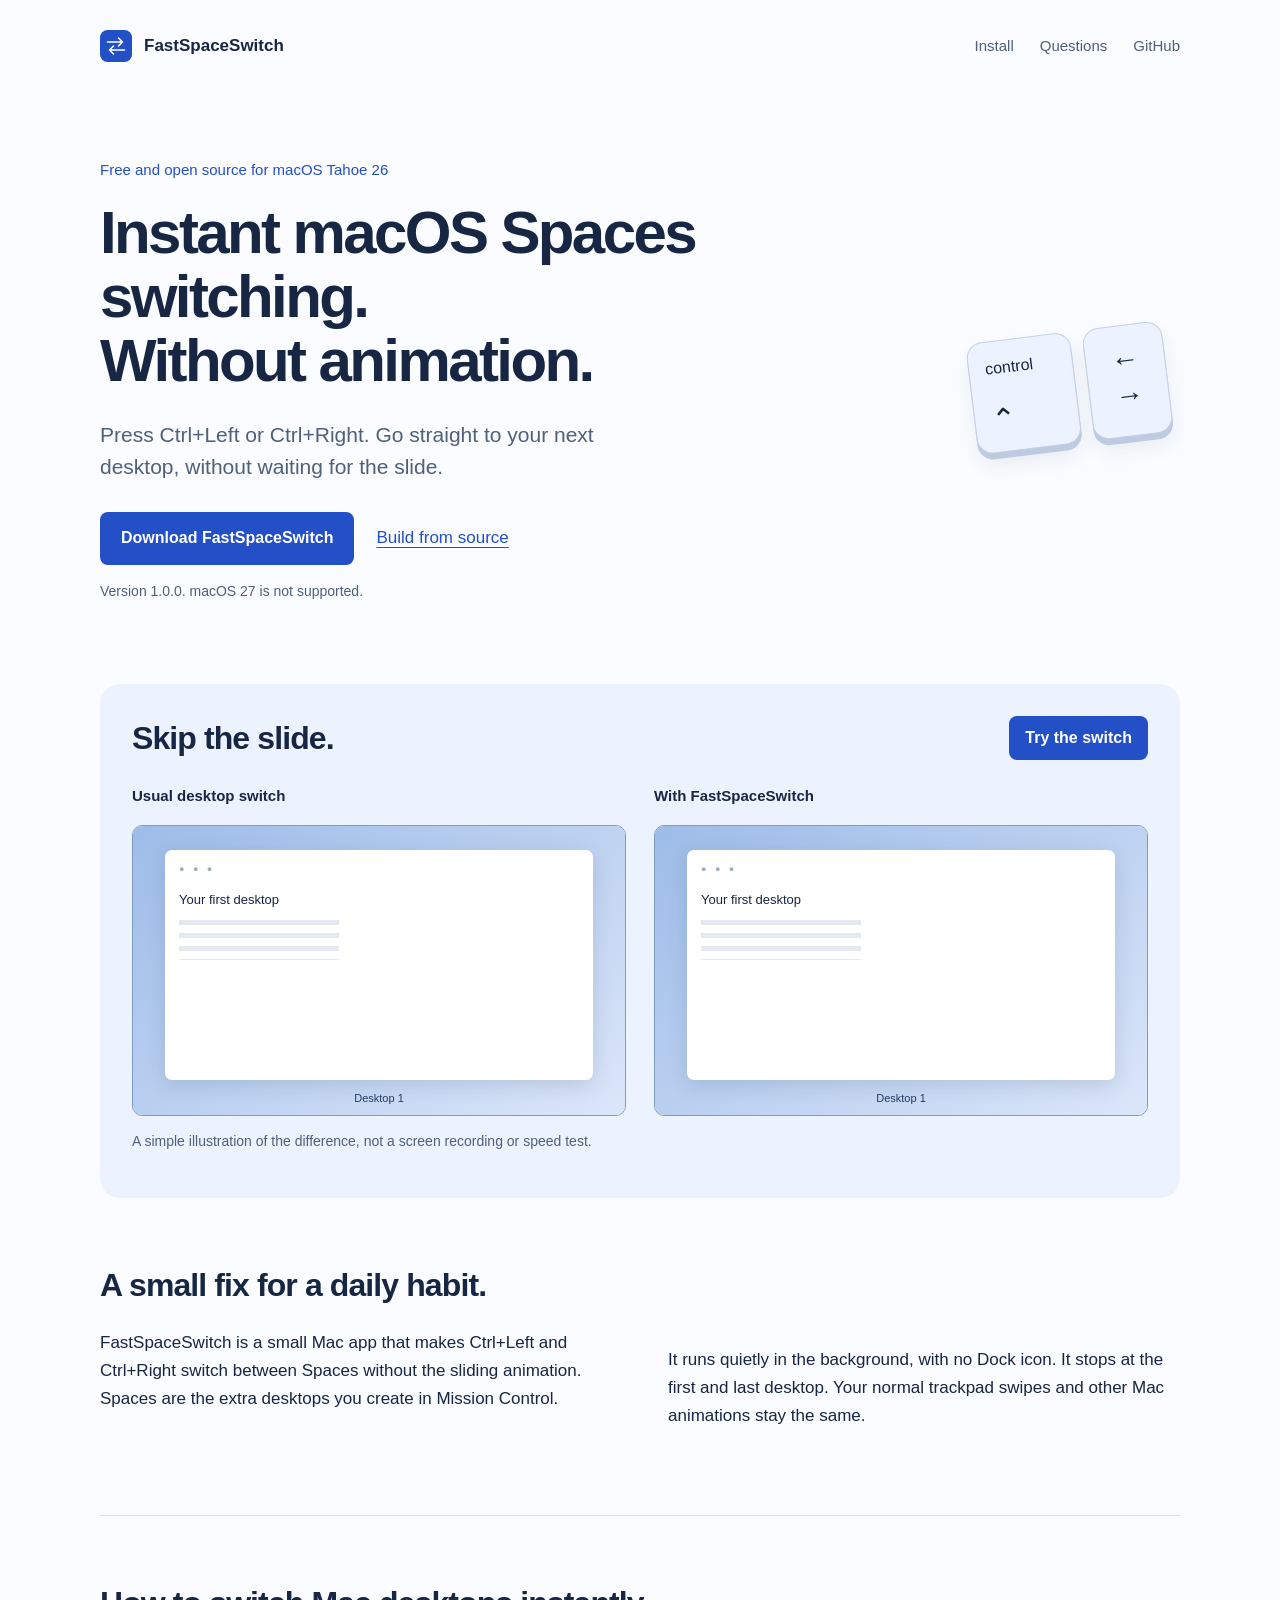
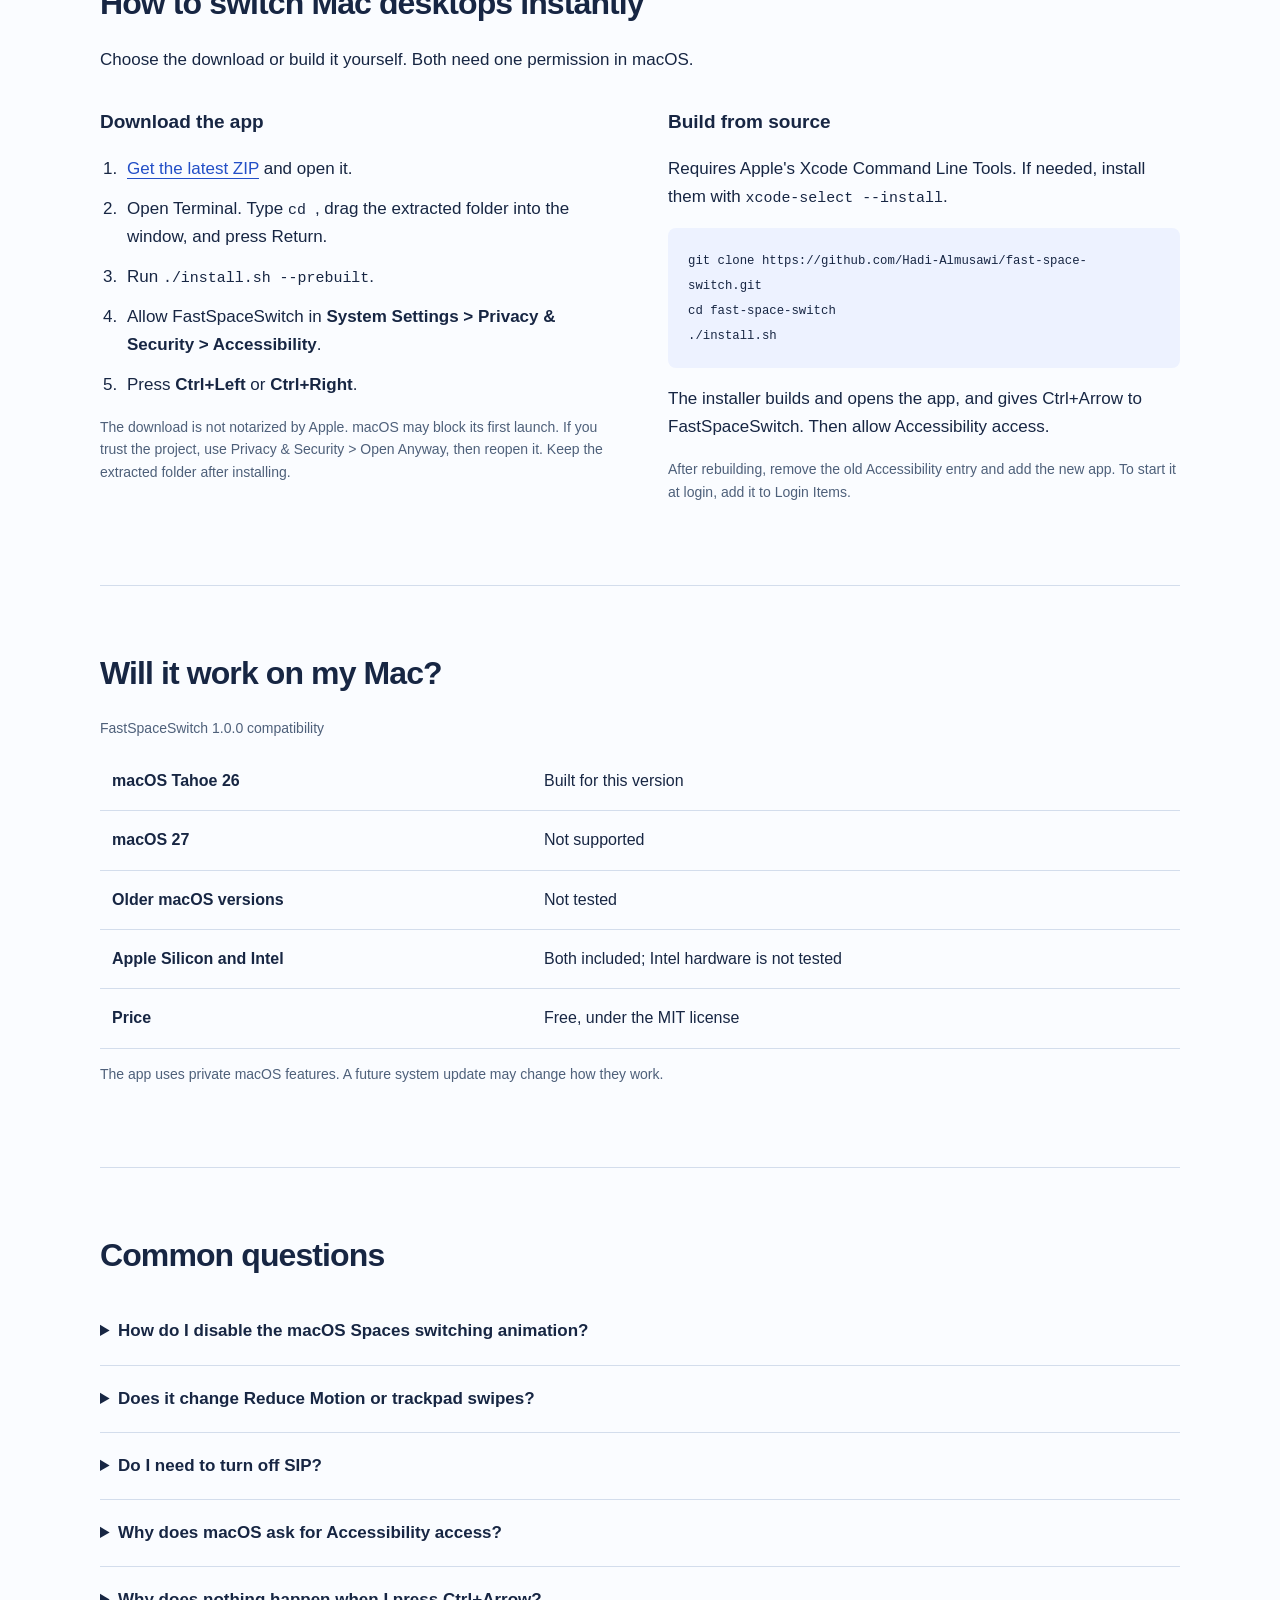
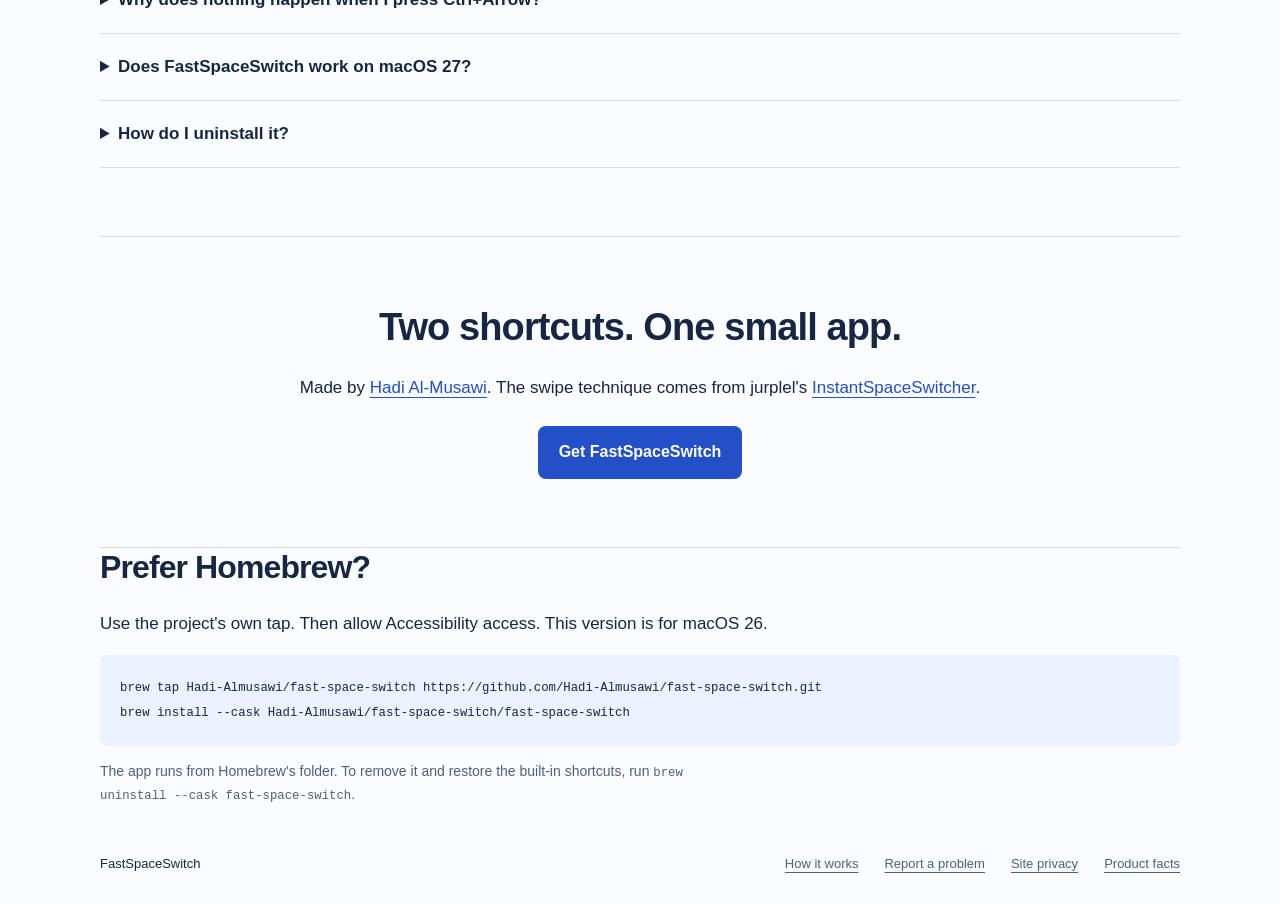
==== docs/index.html @ 005c176a "Add product website, search content, and release packaging" ====
<!doctype html>
<html lang="en"><head>
<meta charset="utf-8"><meta name="viewport" content="width=device-width,initial-scale=1">
<title>FastSpaceSwitch - Instant macOS Spaces Switching Without Animation</title>
<meta name="description" content="Switch Mac desktops instantly with Ctrl+Left and Ctrl+Right. A small, free, open-source macOS 26 app that skips the Spaces slide animation.">
<meta name="theme-color" content="#edf2ff"><link rel="canonical" href="https://hadi-almusawi.github.io/fast-space-switch/">
<link rel="icon" href="icon.svg" type="image/svg+xml"><link rel="stylesheet" href="style.css"><link rel="alternate" type="text/plain" href="llms.txt" title="Product facts">
<meta property="og:type" content="website"><meta property="og:title" content="FastSpaceSwitch - Instant macOS Spaces Switching Without Animation"><meta property="og:description" content="Two keys. Your next desktop. No slide animation. Free and open source for macOS Tahoe 26."><meta property="og:url" content="https://hadi-almusawi.github.io/fast-space-switch/"><meta property="og:image" content="https://hadi-almusawi.github.io/fast-space-switch/social.png"><meta property="og:image:width" content="1200"><meta property="og:image:height" content="630"><meta name="twitter:card" content="summary_large_image">
<script type="application/ld+json">{"@context":"https://schema.org","@graph":[{"@type":"WebSite","name":"FastSpaceSwitch","url":"https://hadi-almusawi.github.io/fast-space-switch/"},{"@type":"SoftwareApplication","name":"FastSpaceSwitch","url":"https://hadi-almusawi.github.io/fast-space-switch/","description":"Free macOS 26 app for instant Ctrl+Left and Ctrl+Right desktop switching without the slide animation.","operatingSystem":"macOS 26","applicationCategory":"UtilitiesApplication","softwareVersion":"1.0.0","license":"https://github.com/Hadi-Almusawi/fast-space-switch/blob/main/LICENSE","downloadUrl":"https://github.com/Hadi-Almusawi/fast-space-switch/releases/latest","offers":{"@type":"Offer","price":"0","priceCurrency":"USD"},"author":{"@type":"Person","name":"Hadi Al-Musawi","url":"https://github.com/Hadi-Almusawi"}}]}</script><script src="demo.js" defer></script>
</head><body><a class="skip" href="#main">Skip to content</a><div class="wrap">
<header><a class="brand" href="./"><img src="icon.svg" width="32" height="32" alt="">FastSpaceSwitch</a><nav aria-label="Main"><a href="#install">Install</a><a href="#questions">Questions</a><a href="https://github.com/Hadi-Almusawi/fast-space-switch">GitHub</a></nav></header>
<main id="main"><section class="hero"><div class="intro"><p class="version">Free and open source for macOS Tahoe 26</p><h1>Instant macOS Spaces switching.<br>Without animation.</h1><p class="lead">Press Ctrl+Left or Ctrl+Right. Go straight to your next desktop, without waiting for the slide.</p><div class="actions"><a class="button" href="https://github.com/Hadi-Almusawi/fast-space-switch/releases/latest">Download FastSpaceSwitch</a><a href="#install">Build from source</a></div><p class="small">Version 1.0.0. macOS 27 is not supported.</p></div><div class="key-pair" aria-label="Control plus left or right arrow"><kbd>control <span>⌃</span></kbd><kbd>←<br>→</kbd></div></section>
<section class="demo-section"><div class="section-top"><h2>Skip the slide.</h2><button id="play" type="button" hidden>Try the switch</button></div><div class="demo-grid">
<div><h3>Usual desktop switch</h3><div class="screen native"><div class="scene"><div class="desktop first"><div class="window"><span>● ● ●</span><p>Your first desktop</p><div class="fake-lines"></div></div><small>Desktop 1</small></div><div class="desktop second"><div class="window"><span>● ● ●</span><p>Your next desktop</p><div class="fake-lines"></div></div><small>Desktop 2</small></div></div></div></div>
<div><h3>With FastSpaceSwitch</h3><div class="screen instant"><div class="scene"><div class="desktop first"><div class="window"><span>● ● ●</span><p>Your first desktop</p><div class="fake-lines"></div></div><small>Desktop 1</small></div><div class="desktop second"><div class="window"><span>● ● ●</span><p>Your next desktop</p><div class="fake-lines"></div></div><small>Desktop 2</small></div></div></div></div></div><p class="small" id="demo-status" aria-live="polite">A simple illustration of the difference, not a screen recording or speed test.</p><noscript><p>The app skips the slide. This example needs JavaScript; all install details work without it.</p></noscript></section>
<section><h2>A small fix for a daily habit.</h2><div class="columns"><p>FastSpaceSwitch is a small Mac app that makes Ctrl+Left and Ctrl+Right switch between Spaces without the sliding animation. Spaces are the extra desktops you create in Mission Control.</p><p>It runs quietly in the background, with no Dock icon. It stops at the first and last desktop. Your normal trackpad swipes and other Mac animations stay the same.</p></div></section>
<section id="install"><h2>How to switch Mac desktops instantly</h2><p>Choose the download or build it yourself. Both need one permission in macOS.</p><div class="columns install-columns"><div><h3>Download the app</h3><ol><li><a href="https://github.com/Hadi-Almusawi/fast-space-switch/releases/latest">Get the latest ZIP</a> and open it.</li><li>Open Terminal. Type <code>cd </code>, drag the extracted folder into the window, and press Return.</li><li>Run <code>./install.sh --prebuilt</code>.</li><li>Allow FastSpaceSwitch in <strong>System Settings &gt; Privacy &amp; Security &gt; Accessibility</strong>.</li><li>Press <strong>Ctrl+Left</strong> or <strong>Ctrl+Right</strong>.</li></ol><p class="small">The download is not notarized by Apple. macOS may block its first launch. If you trust the project, use Privacy &amp; Security &gt; Open Anyway, then reopen it. Keep the extracted folder after installing.</p></div><div><h3>Build from source</h3><p>Requires Apple's Xcode Command Line Tools. If needed, install them with <code>xcode-select --install</code>.</p><pre><code>git clone https://github.com/Hadi-Almusawi/fast-space-switch.git
cd fast-space-switch
./install.sh</code></pre><p>The installer builds and opens the app, and gives Ctrl+Arrow to FastSpaceSwitch. Then allow Accessibility access.</p><p class="small">After rebuilding, remove the old Accessibility entry and add the new app. To start it at login, add it to Login Items.</p></div></div></section>
<section id="compatibility"><h2>Will it work on my Mac?</h2><table><caption>FastSpaceSwitch 1.0.0 compatibility</caption><tbody><tr><th scope="row">macOS Tahoe 26</th><td>Built for this version</td></tr><tr><th scope="row">macOS 27</th><td>Not supported</td></tr><tr><th scope="row">Older macOS versions</th><td>Not tested</td></tr><tr><th scope="row">Apple Silicon and Intel</th><td>Both included; Intel hardware is not tested</td></tr><tr><th scope="row">Price</th><td>Free, under the MIT license</td></tr></tbody></table><p class="small">The app uses private macOS features. A future system update may change how they work.</p></section>
<section id="questions"><h2>Common questions</h2>
<details><summary>How do I disable the macOS Spaces switching animation?</summary><p>On macOS 26, run FastSpaceSwitch and press Ctrl+Left or Ctrl+Right. It skips the slide for those shortcuts, without turning off every animation on your Mac.</p></details>
<details><summary>Does it change Reduce Motion or trackpad swipes?</summary><p>No. It only registers the two Ctrl+Arrow shortcuts. Your trackpad and Reduce Motion settings stay the same.</p></details>
<details><summary>Do I need to turn off SIP?</summary><p>No. System Integrity Protection (SIP) can stay on.</p></details>
<details><summary>Why does macOS ask for Accessibility access?</summary><p>macOS needs this permission before the app can send the gesture that moves you to another desktop. The app only receives its two registered shortcuts. It does not record other keys, read your screen, or connect to the internet. <a href="https://github.com/Hadi-Almusawi/fast-space-switch/blob/main/main.m">Read the source code</a>.</p></details>
<details><summary>Why does nothing happen when I press Ctrl+Arrow?</summary><p>Check that the app is running and allowed in Accessibility. After a rebuild, remove its old permission entry and add it again. Another app may be using the shortcut. At the first or last desktop, FastSpaceSwitch stops rather than wrapping around.</p></details>
<details><summary>Does FastSpaceSwitch work on macOS 27?</summary><p>No. macOS 27 uses a different gesture format. This release is for macOS 26. The <a href="https://github.com/jurplel/InstantSpaceSwitcher">InstantSpaceSwitcher project</a> may offer other options.</p></details>
<details><summary>How do I uninstall it?</summary><p>Open Terminal in the install folder and run <code>./uninstall.sh</code>. This stops the app, removes its local build, and restores the built-in shortcuts. If you added it to Login Items, remove it there too.</p></details></section>
<section class="closing"><h2>Two shortcuts. One small app.</h2><p>Made by <a href="https://github.com/Hadi-Almusawi">Hadi Al-Musawi</a>. The swipe technique comes from jurplel's <a href="https://github.com/jurplel/InstantSpaceSwitcher">InstantSpaceSwitcher</a>.</p><a class="button" href="https://github.com/Hadi-Almusawi/fast-space-switch/releases/latest">Get FastSpaceSwitch</a></section></main>
<aside aria-labelledby="brew-title"><h2 id="brew-title">Prefer Homebrew?</h2><p>Use the project's own tap. Then allow Accessibility access. This version is for macOS 26.</p><pre><code>brew tap Hadi-Almusawi/fast-space-switch https://github.com/Hadi-Almusawi/fast-space-switch.git
brew install --cask Hadi-Almusawi/fast-space-switch/fast-space-switch</code></pre><p class="small">The app runs from Homebrew's folder. To remove it and restore the built-in shortcuts, run <code>brew uninstall --cask fast-space-switch</code>.</p></aside>
<footer><span>FastSpaceSwitch</span><a href="how-it-works.html">How it works</a><a href="https://github.com/Hadi-Almusawi/fast-space-switch/issues">Report a problem</a><a href="privacy.html">Site privacy</a><a href="llms.txt">Product facts</a></footer></div></body></html>
---- docs/style.css ----
:root{color-scheme:light;--ink:#172643;--muted:#4e607a;--blue:#234fc7;--pale:#edf2ff;--line:#d3ddec}*{box-sizing:border-box}html{scroll-behavior:smooth;scroll-padding-top:30px}body{margin:0;background:#fafcff;color:var(--ink);font-family:"Helvetica Neue",Helvetica,Arial,sans-serif;line-height:1.65;font-size:17px}.wrap{max-width:1160px;margin:auto;padding:0 40px}a{color:var(--blue);text-underline-offset:4px}a:hover{text-decoration-thickness:2px}:focus-visible{outline:3px solid var(--blue);outline-offset:5px}.skip{position:absolute;top:-100px;background:white;padding:10px;z-index:10}.skip:focus{top:0}header{display:flex;align-items:center;justify-content:space-between;padding:30px 0;gap:24px}.brand{display:flex;gap:12px;align-items:center;font-weight:650;color:var(--ink);text-decoration:none}nav{display:flex;gap:26px}nav a{color:var(--muted);font-size:15px;text-decoration:none}.hero{display:flex;align-items:center;gap:40px;padding:66px 0 68px}.intro{flex:1}.version{font-size:15px;color:var(--blue);margin:0 0 18px}h1{font-size:clamp(38px,4.7vw,60px);line-height:1.07;letter-spacing:-2.6px;font-weight:600;margin:0 0 26px}h2{font-size:32px;letter-spacing:-.9px;line-height:1.2;margin:0 0 24px;font-weight:550}h3{font-size:19px;font-weight:600;margin:0 0 16px}.lead{font-size:21px;color:var(--muted);max-width:560px;line-height:1.5}.actions{display:flex;align-items:center;gap:22px;flex-wrap:wrap;margin:30px 0 15px}.button,button{display:inline-block;background:var(--blue);color:white;padding:12px 20px;border:1px solid transparent;border-radius:8px;text-decoration:none;font:inherit;font-size:16px;font-weight:550;cursor:pointer}.button:hover,button:hover{background:#183c9e}.small{font-size:14px;color:var(--muted);line-height:1.6}.key-pair{display:flex;gap:12px;transform:rotate(-7deg);padding-right:12px}.key-pair kbd{font-family:inherit;font-size:16px;line-height:1.4;display:flex;flex-direction:column;justify-content:space-between;background:var(--pale);width:105px;height:112px;border:1px solid #c3d0e7;box-shadow:0 6px 0 #bdcbe0,0 12px 20px #233d6215;border-radius:16px;padding:16px}.key-pair kbd:last-child{width:80px;font-size:28px;line-height:1.3;align-items:center}.key-pair span{font-size:30px;line-height:1}.demo-section{background:var(--pale);border-radius:20px;padding:32px}.section-top{display:flex;justify-content:space-between;align-items:center;gap:20px;margin-bottom:24px}.section-top h2{margin:0}.section-top button{padding:8px 15px}.demo-grid{display:grid;grid-template-columns:1fr 1fr;gap:28px}.demo-grid h3{font-size:15px}.screen{overflow:hidden;border-radius:10px;aspect-ratio:1.7;border:1px solid #819cc4}.scene{display:flex;width:200%;height:100%;transform:translateX(0)}.desktop{position:relative;width:50%;height:100%;padding:24px 32px 35px;background:linear-gradient(145deg,#9dbce8,#dbe6f9)}.desktop.second{background:linear-gradient(145deg,#b9b5e6,#e7dcf5)}.window{background:white;border-radius:7px;box-shadow:0 5px 20px #1c315a25;padding:7px 14px;height:100%;font-size:13px}.window span{color:#9eacc0;letter-spacing:3px;font-size:9px}.window p{margin:10px 0}.fake-lines{height:40px;max-width:160px;background:repeating-linear-gradient(to bottom,#e5eaf2 0px,#e5eaf2 5px,transparent 5px,transparent 13px)}.desktop small{position:absolute;bottom:8px;left:0;right:0;text-align:center;font-size:11px;color:#233b61}.native .scene{transition:transform .65s ease}.demo-grid.switched .scene{transform:translateX(-50%)}section:not(.hero):not(.demo-section){padding:68px 0;border-bottom:1px solid var(--line)}.columns{display:grid;grid-template-columns:1fr 1fr;gap:56px}.columns p:first-child{margin-top:0}p{max-width:75ch}pre{white-space:pre-wrap;overflow-wrap:anywhere;background:var(--pale);padding:20px;border-radius:8px;font-size:14px;line-height:1.8}code{font-size:.88em;font-family:Menlo,Consolas,monospace;overflow-wrap:anywhere}li{padding-left:5px;margin-bottom:12px}ol{padding-left:22px}.install-columns{margin-top:32px}table{width:100%;border-collapse:collapse;text-align:left;font-size:16px}caption{text-align:left;color:var(--muted);font-size:14px;margin-bottom:12px}td,th{padding:16px 12px;border-bottom:1px solid var(--line);vertical-align:top}th{font-weight:550;width:40%}details{border-bottom:1px solid var(--line);padding:19px 0}summary{cursor:pointer;font-weight:550;padding-right:10px}details p{color:var(--muted);padding-left:18px}.closing{text-align:center}.closing p{margin:0 auto 24px}.closing h2{font-size:38px}footer{display:flex;flex-wrap:wrap;gap:18px 26px;padding:32px 0;font-size:13px}footer span{margin-right:auto}footer a{color:var(--muted)}.article{max-width:760px;margin:60px auto 90px}.article h1{font-size:44px}.article h2{margin-top:44px;font-size:27px}.article p{color:var(--muted)}@media(max-width:760px){.wrap{padding:0 22px}header{padding:22px 0;flex-wrap:wrap;gap:16px}nav{gap:20px}.hero{padding:42px 0;gap:20px}h1{letter-spacing:-1.4px}.key-pair{display:none}.lead{font-size:19px}.columns{grid-template-columns:1fr;gap:24px}.demo-section{padding:22px 16px;border-radius:13px}.demo-grid{grid-template-columns:1fr;gap:24px}.screen{aspect-ratio:1.9}.section-top{align-items:start}.section-top h2{font-size:27px}.section-top button{font-size:14px;white-space:nowrap;padding:8px 10px}section:not(.hero):not(.demo-section){padding:46px 0}h2{font-size:28px}.desktop{padding:18px 32px 32px}td,th{padding:12px 6px;font-size:14px}footer span{width:100%}.article{margin:35px auto}.article h1{font-size:36px}}@media(prefers-reduced-motion:reduce){html{scroll-behavior:auto}.native .scene{transition:none}}[hidden]{display:none!important}
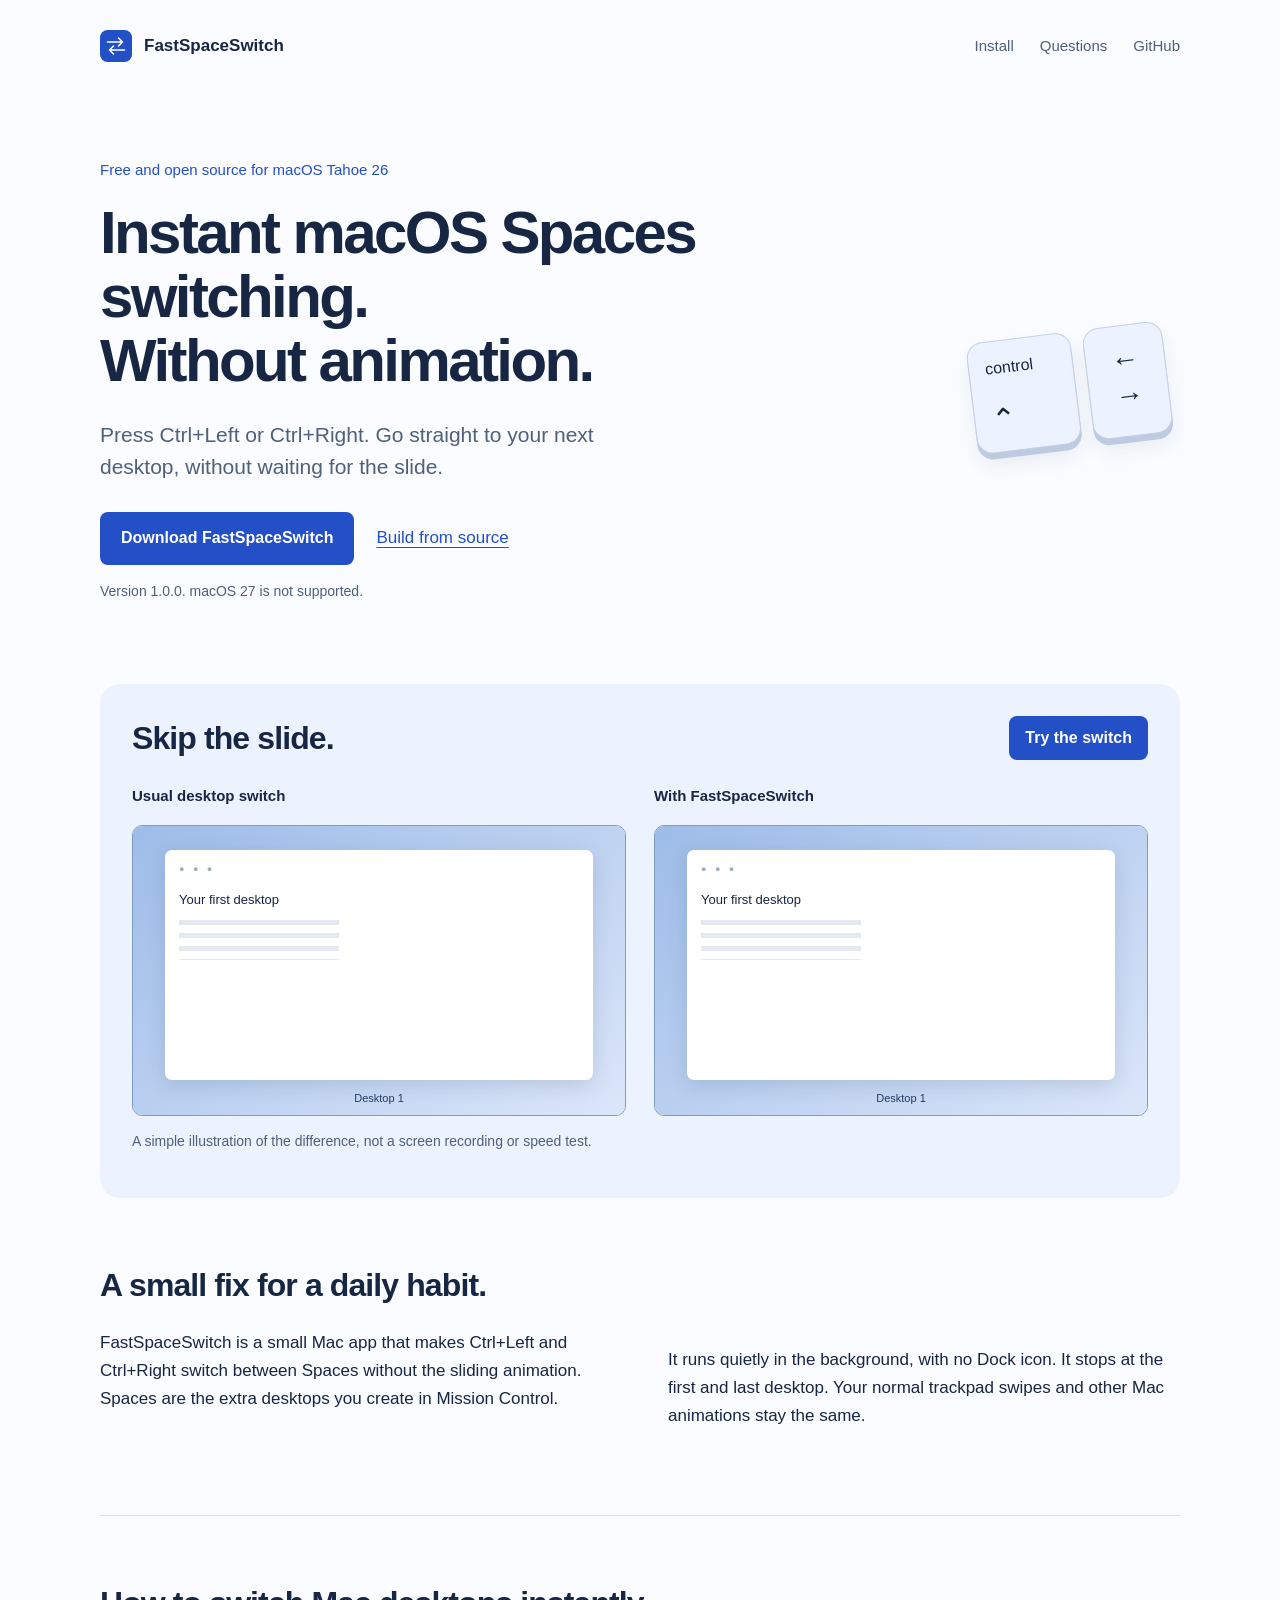
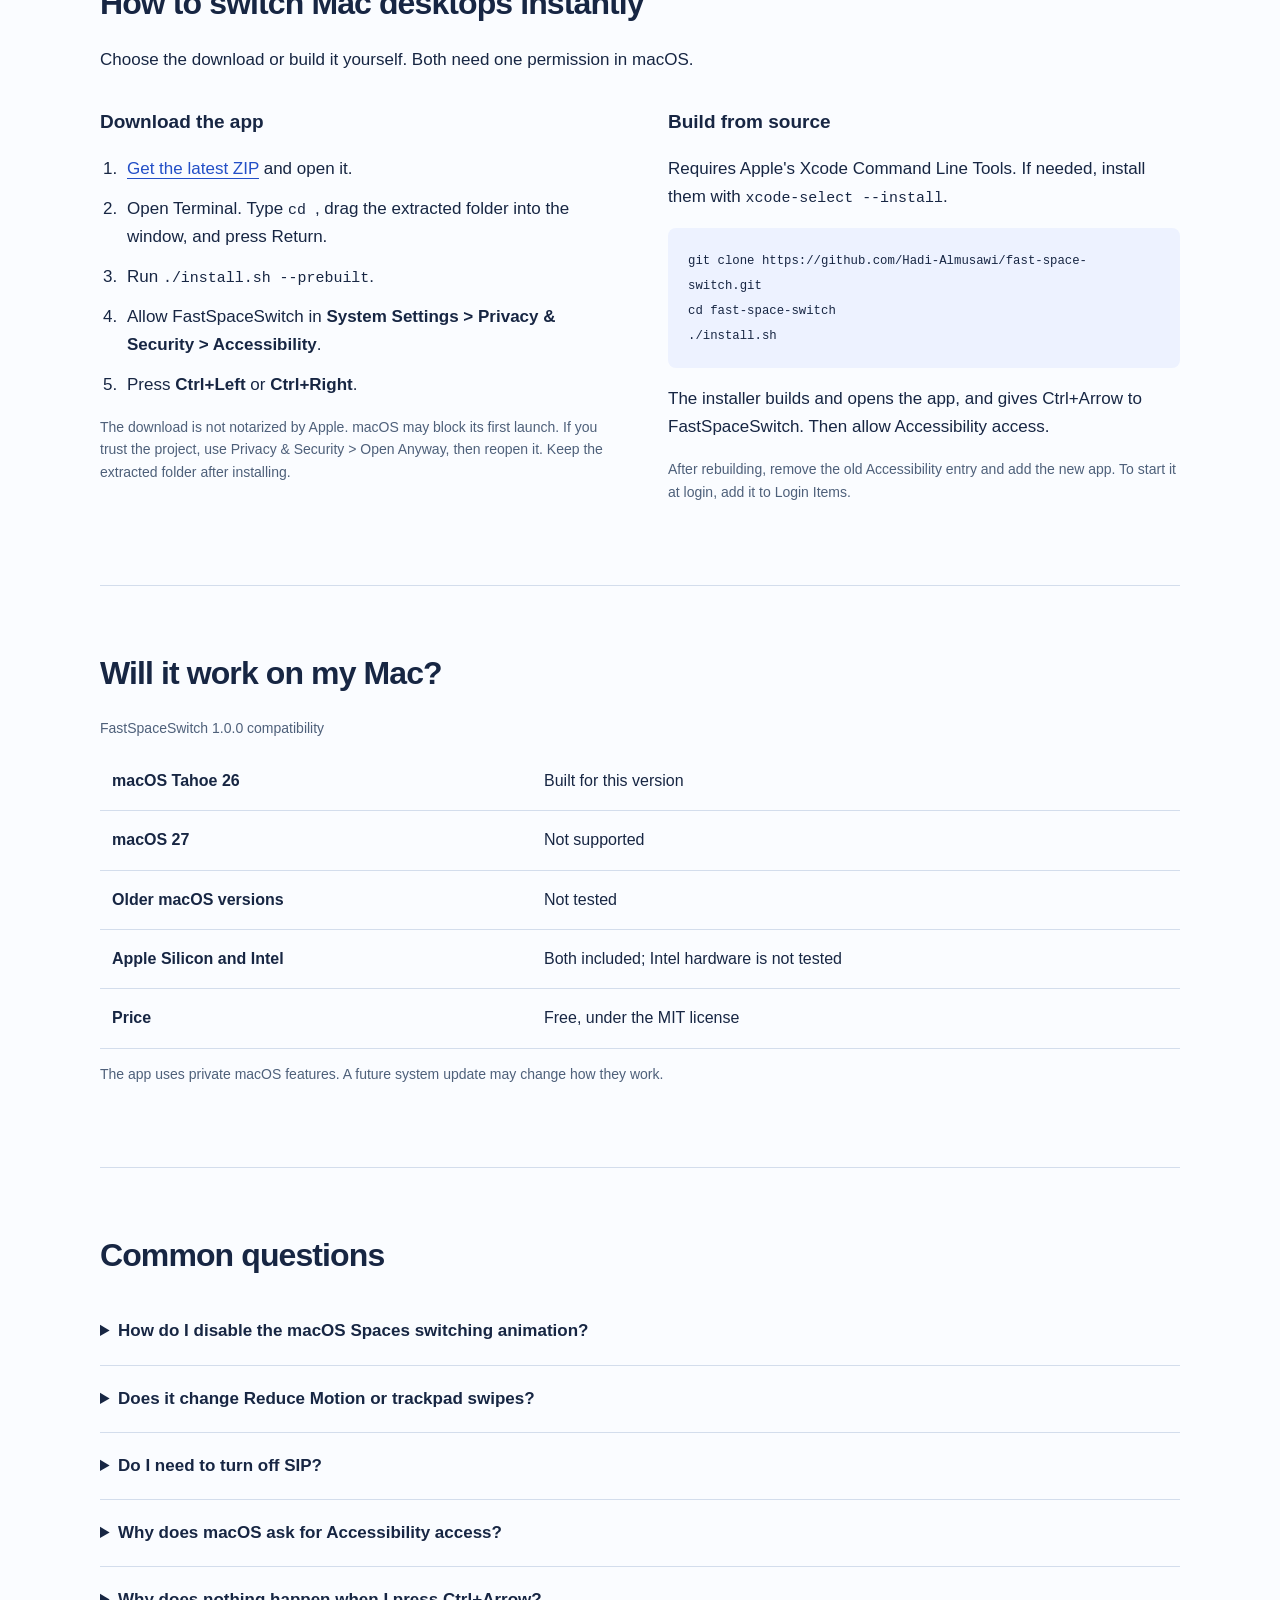
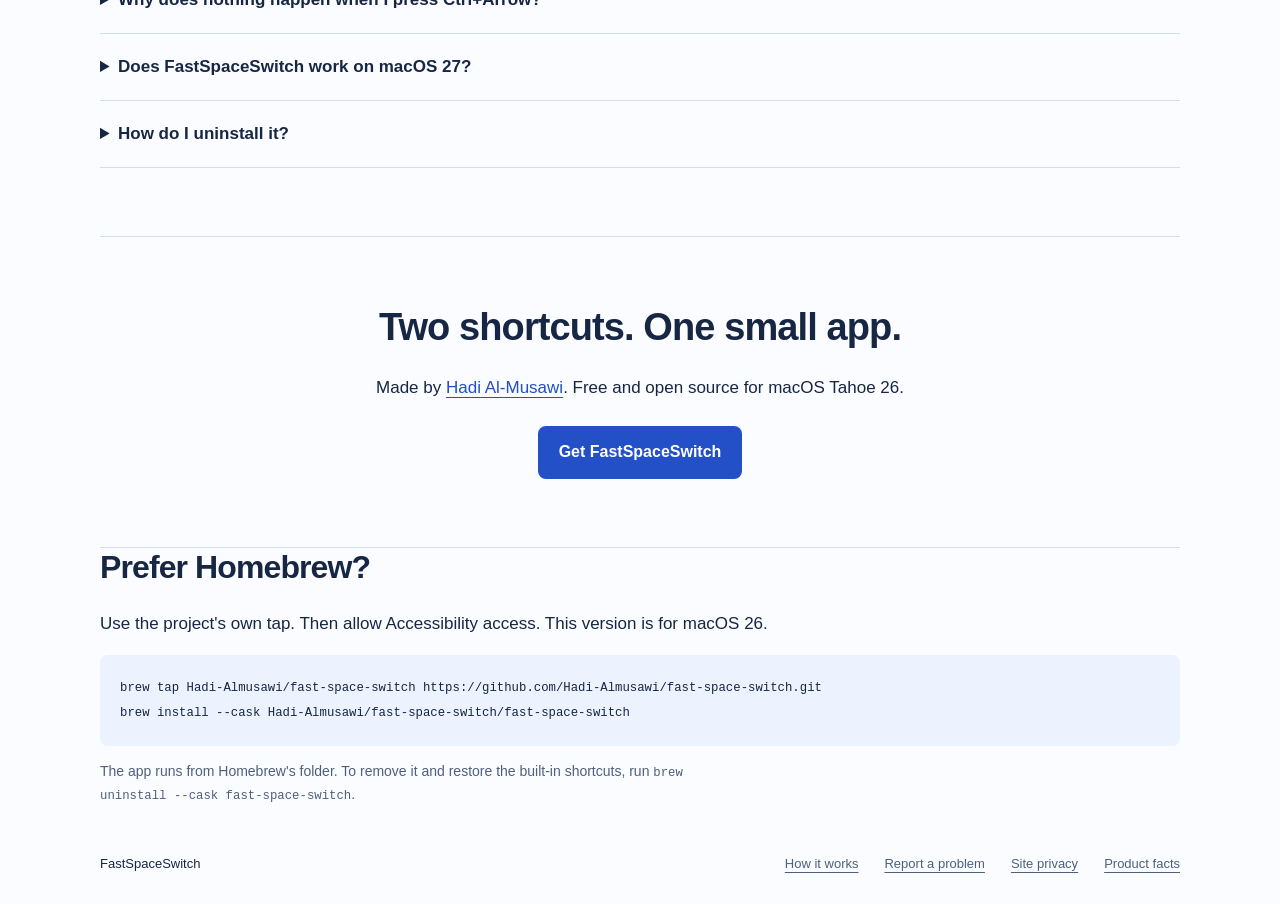
==== commit 848f753b: "Keep the homepage closing focused on FastSpaceSwitch" ====
--- a/docs/index.html
+++ b/docs/index.html
@@ -26,7 +26,7 @@
 <details><summary>Why does nothing happen when I press Ctrl+Arrow?</summary><p>Check that the app is running and allowed in Accessibility. After a rebuild, remove its old permission entry and add it again. Another app may be using the shortcut. At the first or last desktop, FastSpaceSwitch stops rather than wrapping around.</p></details>
 <details><summary>Does FastSpaceSwitch work on macOS 27?</summary><p>No. macOS 27 uses a different gesture format. This release is for macOS 26. The <a href="https://github.com/jurplel/InstantSpaceSwitcher">InstantSpaceSwitcher project</a> may offer other options.</p></details>
 <details><summary>How do I uninstall it?</summary><p>Open Terminal in the install folder and run <code>./uninstall.sh</code>. This stops the app, removes its local build, and restores the built-in shortcuts. If you added it to Login Items, remove it there too.</p></details></section>
-<section class="closing"><h2>Two shortcuts. One small app.</h2><p>Made by <a href="https://github.com/Hadi-Almusawi">Hadi Al-Musawi</a>. The swipe technique comes from jurplel's <a href="https://github.com/jurplel/InstantSpaceSwitcher">InstantSpaceSwitcher</a>.</p><a class="button" href="https://github.com/Hadi-Almusawi/fast-space-switch/releases/latest">Get FastSpaceSwitch</a></section></main>
+<section class="closing"><h2>Two shortcuts. One small app.</h2><p>Made by <a href="https://github.com/Hadi-Almusawi">Hadi Al-Musawi</a>. Free and open source for macOS Tahoe 26.</p><a class="button" href="https://github.com/Hadi-Almusawi/fast-space-switch/releases/latest">Get FastSpaceSwitch</a></section></main>
 <aside aria-labelledby="brew-title"><h2 id="brew-title">Prefer Homebrew?</h2><p>Use the project's own tap. Then allow Accessibility access. This version is for macOS 26.</p><pre><code>brew tap Hadi-Almusawi/fast-space-switch https://github.com/Hadi-Almusawi/fast-space-switch.git
 brew install --cask Hadi-Almusawi/fast-space-switch/fast-space-switch</code></pre><p class="small">The app runs from Homebrew's folder. To remove it and restore the built-in shortcuts, run <code>brew uninstall --cask fast-space-switch</code>.</p></aside>
 <footer><span>FastSpaceSwitch</span><a href="how-it-works.html">How it works</a><a href="https://github.com/Hadi-Almusawi/fast-space-switch/issues">Report a problem</a><a href="privacy.html">Site privacy</a><a href="llms.txt">Product facts</a></footer></div></body></html>
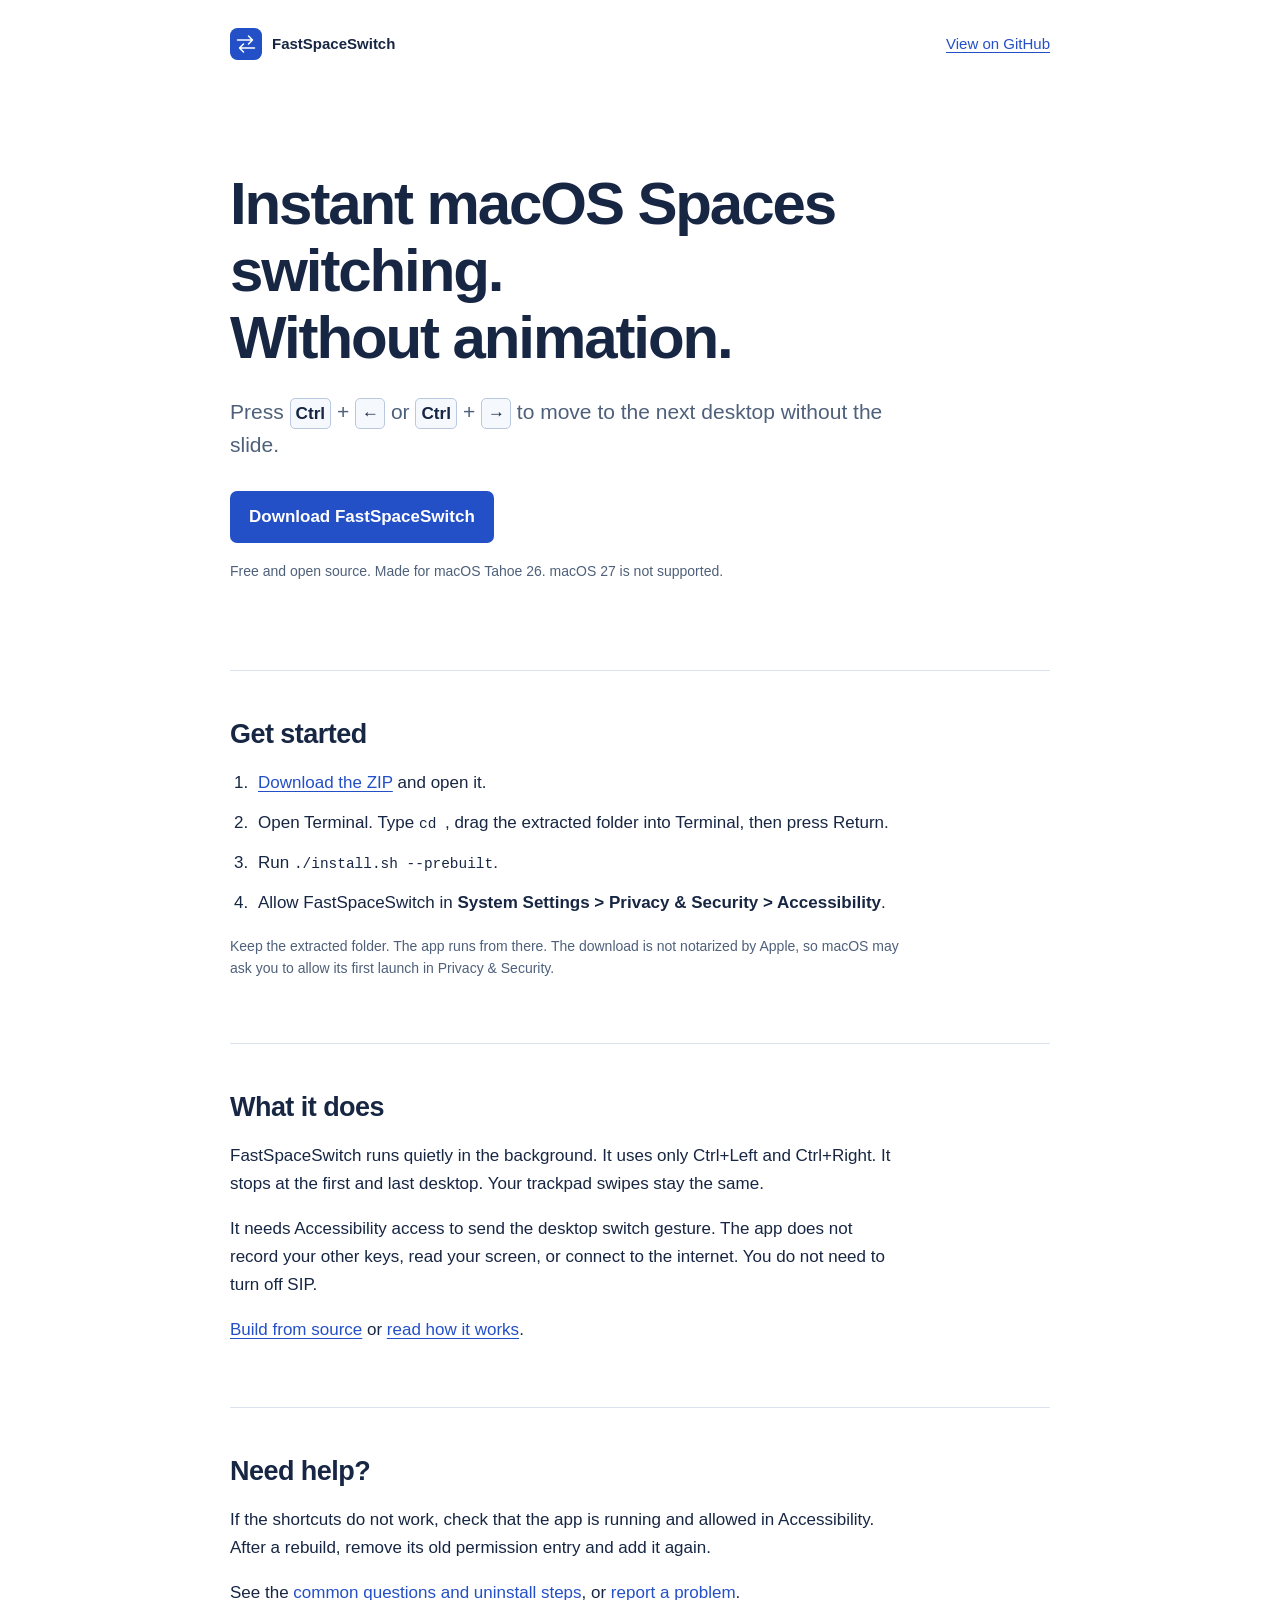
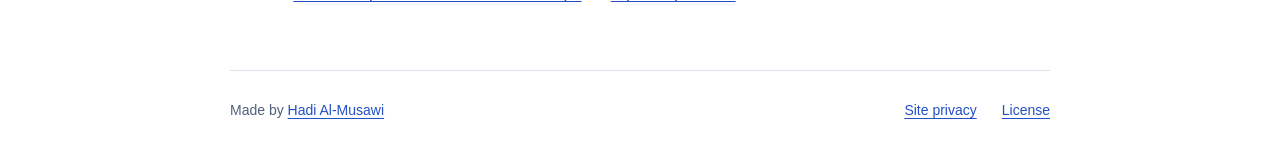
==== commit c8e5202f: "Simplify project website and keep technical credit in context" ====
--- a/docs/index.html
+++ b/docs/index.html
@@ -1,32 +1,69 @@
 <!doctype html>
-<html lang="en"><head>
-<meta charset="utf-8"><meta name="viewport" content="width=device-width,initial-scale=1">
-<title>FastSpaceSwitch - Instant macOS Spaces Switching Without Animation</title>
-<meta name="description" content="Switch Mac desktops instantly with Ctrl+Left and Ctrl+Right. A small, free, open-source macOS 26 app that skips the Spaces slide animation.">
-<meta name="theme-color" content="#edf2ff"><link rel="canonical" href="https://hadi-almusawi.github.io/fast-space-switch/">
-<link rel="icon" href="icon.svg" type="image/svg+xml"><link rel="stylesheet" href="style.css"><link rel="alternate" type="text/plain" href="llms.txt" title="Product facts">
-<meta property="og:type" content="website"><meta property="og:title" content="FastSpaceSwitch - Instant macOS Spaces Switching Without Animation"><meta property="og:description" content="Two keys. Your next desktop. No slide animation. Free and open source for macOS Tahoe 26."><meta property="og:url" content="https://hadi-almusawi.github.io/fast-space-switch/"><meta property="og:image" content="https://hadi-almusawi.github.io/fast-space-switch/social.png"><meta property="og:image:width" content="1200"><meta property="og:image:height" content="630"><meta name="twitter:card" content="summary_large_image">
-<script type="application/ld+json">{"@context":"https://schema.org","@graph":[{"@type":"WebSite","name":"FastSpaceSwitch","url":"https://hadi-almusawi.github.io/fast-space-switch/"},{"@type":"SoftwareApplication","name":"FastSpaceSwitch","url":"https://hadi-almusawi.github.io/fast-space-switch/","description":"Free macOS 26 app for instant Ctrl+Left and Ctrl+Right desktop switching without the slide animation.","operatingSystem":"macOS 26","applicationCategory":"UtilitiesApplication","softwareVersion":"1.0.0","license":"https://github.com/Hadi-Almusawi/fast-space-switch/blob/main/LICENSE","downloadUrl":"https://github.com/Hadi-Almusawi/fast-space-switch/releases/latest","offers":{"@type":"Offer","price":"0","priceCurrency":"USD"},"author":{"@type":"Person","name":"Hadi Al-Musawi","url":"https://github.com/Hadi-Almusawi"}}]}</script><script src="demo.js" defer></script>
-</head><body><a class="skip" href="#main">Skip to content</a><div class="wrap">
-<header><a class="brand" href="./"><img src="icon.svg" width="32" height="32" alt="">FastSpaceSwitch</a><nav aria-label="Main"><a href="#install">Install</a><a href="#questions">Questions</a><a href="https://github.com/Hadi-Almusawi/fast-space-switch">GitHub</a></nav></header>
-<main id="main"><section class="hero"><div class="intro"><p class="version">Free and open source for macOS Tahoe 26</p><h1>Instant macOS Spaces switching.<br>Without animation.</h1><p class="lead">Press Ctrl+Left or Ctrl+Right. Go straight to your next desktop, without waiting for the slide.</p><div class="actions"><a class="button" href="https://github.com/Hadi-Almusawi/fast-space-switch/releases/latest">Download FastSpaceSwitch</a><a href="#install">Build from source</a></div><p class="small">Version 1.0.0. macOS 27 is not supported.</p></div><div class="key-pair" aria-label="Control plus left or right arrow"><kbd>control <span>⌃</span></kbd><kbd>←<br>→</kbd></div></section>
-<section class="demo-section"><div class="section-top"><h2>Skip the slide.</h2><button id="play" type="button" hidden>Try the switch</button></div><div class="demo-grid">
-<div><h3>Usual desktop switch</h3><div class="screen native"><div class="scene"><div class="desktop first"><div class="window"><span>● ● ●</span><p>Your first desktop</p><div class="fake-lines"></div></div><small>Desktop 1</small></div><div class="desktop second"><div class="window"><span>● ● ●</span><p>Your next desktop</p><div class="fake-lines"></div></div><small>Desktop 2</small></div></div></div></div>
-<div><h3>With FastSpaceSwitch</h3><div class="screen instant"><div class="scene"><div class="desktop first"><div class="window"><span>● ● ●</span><p>Your first desktop</p><div class="fake-lines"></div></div><small>Desktop 1</small></div><div class="desktop second"><div class="window"><span>● ● ●</span><p>Your next desktop</p><div class="fake-lines"></div></div><small>Desktop 2</small></div></div></div></div></div><p class="small" id="demo-status" aria-live="polite">A simple illustration of the difference, not a screen recording or speed test.</p><noscript><p>The app skips the slide. This example needs JavaScript; all install details work without it.</p></noscript></section>
-<section><h2>A small fix for a daily habit.</h2><div class="columns"><p>FastSpaceSwitch is a small Mac app that makes Ctrl+Left and Ctrl+Right switch between Spaces without the sliding animation. Spaces are the extra desktops you create in Mission Control.</p><p>It runs quietly in the background, with no Dock icon. It stops at the first and last desktop. Your normal trackpad swipes and other Mac animations stay the same.</p></div></section>
-<section id="install"><h2>How to switch Mac desktops instantly</h2><p>Choose the download or build it yourself. Both need one permission in macOS.</p><div class="columns install-columns"><div><h3>Download the app</h3><ol><li><a href="https://github.com/Hadi-Almusawi/fast-space-switch/releases/latest">Get the latest ZIP</a> and open it.</li><li>Open Terminal. Type <code>cd </code>, drag the extracted folder into the window, and press Return.</li><li>Run <code>./install.sh --prebuilt</code>.</li><li>Allow FastSpaceSwitch in <strong>System Settings &gt; Privacy &amp; Security &gt; Accessibility</strong>.</li><li>Press <strong>Ctrl+Left</strong> or <strong>Ctrl+Right</strong>.</li></ol><p class="small">The download is not notarized by Apple. macOS may block its first launch. If you trust the project, use Privacy &amp; Security &gt; Open Anyway, then reopen it. Keep the extracted folder after installing.</p></div><div><h3>Build from source</h3><p>Requires Apple's Xcode Command Line Tools. If needed, install them with <code>xcode-select --install</code>.</p><pre><code>git clone https://github.com/Hadi-Almusawi/fast-space-switch.git
-cd fast-space-switch
-./install.sh</code></pre><p>The installer builds and opens the app, and gives Ctrl+Arrow to FastSpaceSwitch. Then allow Accessibility access.</p><p class="small">After rebuilding, remove the old Accessibility entry and add the new app. To start it at login, add it to Login Items.</p></div></div></section>
-<section id="compatibility"><h2>Will it work on my Mac?</h2><table><caption>FastSpaceSwitch 1.0.0 compatibility</caption><tbody><tr><th scope="row">macOS Tahoe 26</th><td>Built for this version</td></tr><tr><th scope="row">macOS 27</th><td>Not supported</td></tr><tr><th scope="row">Older macOS versions</th><td>Not tested</td></tr><tr><th scope="row">Apple Silicon and Intel</th><td>Both included; Intel hardware is not tested</td></tr><tr><th scope="row">Price</th><td>Free, under the MIT license</td></tr></tbody></table><p class="small">The app uses private macOS features. A future system update may change how they work.</p></section>
-<section id="questions"><h2>Common questions</h2>
-<details><summary>How do I disable the macOS Spaces switching animation?</summary><p>On macOS 26, run FastSpaceSwitch and press Ctrl+Left or Ctrl+Right. It skips the slide for those shortcuts, without turning off every animation on your Mac.</p></details>
-<details><summary>Does it change Reduce Motion or trackpad swipes?</summary><p>No. It only registers the two Ctrl+Arrow shortcuts. Your trackpad and Reduce Motion settings stay the same.</p></details>
-<details><summary>Do I need to turn off SIP?</summary><p>No. System Integrity Protection (SIP) can stay on.</p></details>
-<details><summary>Why does macOS ask for Accessibility access?</summary><p>macOS needs this permission before the app can send the gesture that moves you to another desktop. The app only receives its two registered shortcuts. It does not record other keys, read your screen, or connect to the internet. <a href="https://github.com/Hadi-Almusawi/fast-space-switch/blob/main/main.m">Read the source code</a>.</p></details>
-<details><summary>Why does nothing happen when I press Ctrl+Arrow?</summary><p>Check that the app is running and allowed in Accessibility. After a rebuild, remove its old permission entry and add it again. Another app may be using the shortcut. At the first or last desktop, FastSpaceSwitch stops rather than wrapping around.</p></details>
-<details><summary>Does FastSpaceSwitch work on macOS 27?</summary><p>No. macOS 27 uses a different gesture format. This release is for macOS 26. The <a href="https://github.com/jurplel/InstantSpaceSwitcher">InstantSpaceSwitcher project</a> may offer other options.</p></details>
-<details><summary>How do I uninstall it?</summary><p>Open Terminal in the install folder and run <code>./uninstall.sh</code>. This stops the app, removes its local build, and restores the built-in shortcuts. If you added it to Login Items, remove it there too.</p></details></section>
-<section class="closing"><h2>Two shortcuts. One small app.</h2><p>Made by <a href="https://github.com/Hadi-Almusawi">Hadi Al-Musawi</a>. Free and open source for macOS Tahoe 26.</p><a class="button" href="https://github.com/Hadi-Almusawi/fast-space-switch/releases/latest">Get FastSpaceSwitch</a></section></main>
-<aside aria-labelledby="brew-title"><h2 id="brew-title">Prefer Homebrew?</h2><p>Use the project's own tap. Then allow Accessibility access. This version is for macOS 26.</p><pre><code>brew tap Hadi-Almusawi/fast-space-switch https://github.com/Hadi-Almusawi/fast-space-switch.git
-brew install --cask Hadi-Almusawi/fast-space-switch/fast-space-switch</code></pre><p class="small">The app runs from Homebrew's folder. To remove it and restore the built-in shortcuts, run <code>brew uninstall --cask fast-space-switch</code>.</p></aside>
-<footer><span>FastSpaceSwitch</span><a href="how-it-works.html">How it works</a><a href="https://github.com/Hadi-Almusawi/fast-space-switch/issues">Report a problem</a><a href="privacy.html">Site privacy</a><a href="llms.txt">Product facts</a></footer></div></body></html>
+<html lang="en">
+<head>
+  <meta charset="utf-8">
+  <meta name="viewport" content="width=device-width, initial-scale=1">
+  <title>FastSpaceSwitch - Instant macOS Spaces Switching Without Animation</title>
+  <meta name="description" content="Switch Mac desktops instantly with Ctrl+Left and Ctrl+Right. A small, free, open-source macOS 26 app that skips the Spaces slide animation.">
+  <meta name="theme-color" content="#ffffff">
+  <link rel="canonical" href="https://hadi-almusawi.github.io/fast-space-switch/">
+  <link rel="icon" href="icon.svg" type="image/svg+xml">
+  <link rel="stylesheet" href="style.css">
+  <link rel="alternate" type="text/plain" href="llms.txt" title="Product facts">
+  <meta property="og:type" content="website">
+  <meta property="og:title" content="FastSpaceSwitch - Instant macOS Spaces Switching Without Animation">
+  <meta property="og:description" content="Switch Mac desktops with Ctrl+Left and Ctrl+Right. No slide animation. Free for macOS Tahoe 26.">
+  <meta property="og:url" content="https://hadi-almusawi.github.io/fast-space-switch/">
+  <meta property="og:image" content="https://hadi-almusawi.github.io/fast-space-switch/social.png">
+  <meta name="twitter:card" content="summary_large_image">
+  <script type="application/ld+json">{"@context":"https://schema.org","@graph":[{"@type":"WebSite","name":"FastSpaceSwitch","url":"https://hadi-almusawi.github.io/fast-space-switch/"},{"@type":"SoftwareApplication","name":"FastSpaceSwitch","url":"https://hadi-almusawi.github.io/fast-space-switch/","description":"Free macOS 26 app for instant Ctrl+Left and Ctrl+Right desktop switching without the slide animation.","operatingSystem":"macOS 26","applicationCategory":"UtilitiesApplication","softwareVersion":"1.0.0","license":"https://github.com/Hadi-Almusawi/fast-space-switch/blob/main/LICENSE","downloadUrl":"https://github.com/Hadi-Almusawi/fast-space-switch/releases/latest","offers":{"@type":"Offer","price":"0","priceCurrency":"USD"},"author":{"@type":"Person","name":"Hadi Al-Musawi","url":"https://github.com/Hadi-Almusawi"}}]}</script>
+</head>
+<body>
+  <a class="skip" href="#main">Skip to content</a>
+  <div class="page">
+    <header class="top">
+      <a class="brand" href="./"><img src="icon.svg" width="32" height="32" alt="">FastSpaceSwitch</a>
+      <a href="https://github.com/Hadi-Almusawi/fast-space-switch">View on GitHub</a>
+    </header>
+
+    <main id="main">
+      <section class="hero">
+        <h1>Instant macOS Spaces switching.<br>Without animation.</h1>
+        <p>Press <kbd>Ctrl</kbd> + <kbd>←</kbd> or <kbd>Ctrl</kbd> + <kbd>→</kbd> to move to the next desktop without the slide.</p>
+        <a class="button" href="https://github.com/Hadi-Almusawi/fast-space-switch/releases/latest">Download FastSpaceSwitch</a>
+        <p class="note">Free and open source. Made for macOS Tahoe 26. macOS 27 is not supported.</p>
+      </section>
+
+      <section id="install">
+        <h2>Get started</h2>
+        <ol>
+          <li><a href="https://github.com/Hadi-Almusawi/fast-space-switch/releases/latest">Download the ZIP</a> and open it.</li>
+          <li>Open Terminal. Type <code>cd </code>, drag the extracted folder into Terminal, then press Return.</li>
+          <li>Run <code>./install.sh --prebuilt</code>.</li>
+          <li>Allow FastSpaceSwitch in <strong>System Settings &gt; Privacy &amp; Security &gt; Accessibility</strong>.</li>
+        </ol>
+        <p class="note">Keep the extracted folder. The app runs from there. The download is not notarized by Apple, so macOS may ask you to allow its first launch in Privacy &amp; Security.</p>
+      </section>
+
+      <section>
+        <h2>What it does</h2>
+        <p>FastSpaceSwitch runs quietly in the background. It uses only Ctrl+Left and Ctrl+Right. It stops at the first and last desktop. Your trackpad swipes stay the same.</p>
+        <p>It needs Accessibility access to send the desktop switch gesture. The app does not record your other keys, read your screen, or connect to the internet. You do not need to turn off SIP.</p>
+        <p><a href="https://github.com/Hadi-Almusawi/fast-space-switch#build-from-source">Build from source</a> or <a href="how-it-works.html">read how it works</a>.</p>
+      </section>
+
+      <section class="last">
+        <h2>Need help?</h2>
+        <p>If the shortcuts do not work, check that the app is running and allowed in Accessibility. After a rebuild, remove its old permission entry and add it again.</p>
+        <p>See the <a href="https://github.com/Hadi-Almusawi/fast-space-switch#common-questions">common questions and uninstall steps</a>, or <a href="https://github.com/Hadi-Almusawi/fast-space-switch/issues">report a problem</a>.</p>
+      </section>
+    </main>
+
+    <footer>
+      <span>Made by <a href="https://github.com/Hadi-Almusawi">Hadi Al-Musawi</a></span>
+      <a href="privacy.html">Site privacy</a>
+      <a href="https://github.com/Hadi-Almusawi/fast-space-switch/blob/main/LICENSE">License</a>
+    </footer>
+  </div>
+</body>
+</html>
--- a/docs/style.css
+++ b/docs/style.css
@@ -1 +1,54 @@
-:root{color-scheme:light;--ink:#172643;--muted:#4e607a;--blue:#234fc7;--pale:#edf2ff;--line:#d3ddec}*{box-sizing:border-box}html{scroll-behavior:smooth;scroll-padding-top:30px}body{margin:0;background:#fafcff;color:var(--ink);font-family:"Helvetica Neue",Helvetica,Arial,sans-serif;line-height:1.65;font-size:17px}.wrap{max-width:1160px;margin:auto;padding:0 40px}a{color:var(--blue);text-underline-offset:4px}a:hover{text-decoration-thickness:2px}:focus-visible{outline:3px solid var(--blue);outline-offset:5px}.skip{position:absolute;top:-100px;background:white;padding:10px;z-index:10}.skip:focus{top:0}header{display:flex;align-items:center;justify-content:space-between;padding:30px 0;gap:24px}.brand{display:flex;gap:12px;align-items:center;font-weight:650;color:var(--ink);text-decoration:none}nav{display:flex;gap:26px}nav a{color:var(--muted);font-size:15px;text-decoration:none}.hero{display:flex;align-items:center;gap:40px;padding:66px 0 68px}.intro{flex:1}.version{font-size:15px;color:var(--blue);margin:0 0 18px}h1{font-size:clamp(38px,4.7vw,60px);line-height:1.07;letter-spacing:-2.6px;font-weight:600;margin:0 0 26px}h2{font-size:32px;letter-spacing:-.9px;line-height:1.2;margin:0 0 24px;font-weight:550}h3{font-size:19px;font-weight:600;margin:0 0 16px}.lead{font-size:21px;color:var(--muted);max-width:560px;line-height:1.5}.actions{display:flex;align-items:center;gap:22px;flex-wrap:wrap;margin:30px 0 15px}.button,button{display:inline-block;background:var(--blue);color:white;padding:12px 20px;border:1px solid transparent;border-radius:8px;text-decoration:none;font:inherit;font-size:16px;font-weight:550;cursor:pointer}.button:hover,button:hover{background:#183c9e}.small{font-size:14px;color:var(--muted);line-height:1.6}.key-pair{display:flex;gap:12px;transform:rotate(-7deg);padding-right:12px}.key-pair kbd{font-family:inherit;font-size:16px;line-height:1.4;display:flex;flex-direction:column;justify-content:space-between;background:var(--pale);width:105px;height:112px;border:1px solid #c3d0e7;box-shadow:0 6px 0 #bdcbe0,0 12px 20px #233d6215;border-radius:16px;padding:16px}.key-pair kbd:last-child{width:80px;font-size:28px;line-height:1.3;align-items:center}.key-pair span{font-size:30px;line-height:1}.demo-section{background:var(--pale);border-radius:20px;padding:32px}.section-top{display:flex;justify-content:space-between;align-items:center;gap:20px;margin-bottom:24px}.section-top h2{margin:0}.section-top button{padding:8px 15px}.demo-grid{display:grid;grid-template-columns:1fr 1fr;gap:28px}.demo-grid h3{font-size:15px}.screen{overflow:hidden;border-radius:10px;aspect-ratio:1.7;border:1px solid #819cc4}.scene{display:flex;width:200%;height:100%;transform:translateX(0)}.desktop{position:relative;width:50%;height:100%;padding:24px 32px 35px;background:linear-gradient(145deg,#9dbce8,#dbe6f9)}.desktop.second{background:linear-gradient(145deg,#b9b5e6,#e7dcf5)}.window{background:white;border-radius:7px;box-shadow:0 5px 20px #1c315a25;padding:7px 14px;height:100%;font-size:13px}.window span{color:#9eacc0;letter-spacing:3px;font-size:9px}.window p{margin:10px 0}.fake-lines{height:40px;max-width:160px;background:repeating-linear-gradient(to bottom,#e5eaf2 0px,#e5eaf2 5px,transparent 5px,transparent 13px)}.desktop small{position:absolute;bottom:8px;left:0;right:0;text-align:center;font-size:11px;color:#233b61}.native .scene{transition:transform .65s ease}.demo-grid.switched .scene{transform:translateX(-50%)}section:not(.hero):not(.demo-section){padding:68px 0;border-bottom:1px solid var(--line)}.columns{display:grid;grid-template-columns:1fr 1fr;gap:56px}.columns p:first-child{margin-top:0}p{max-width:75ch}pre{white-space:pre-wrap;overflow-wrap:anywhere;background:var(--pale);padding:20px;border-radius:8px;font-size:14px;line-height:1.8}code{font-size:.88em;font-family:Menlo,Consolas,monospace;overflow-wrap:anywhere}li{padding-left:5px;margin-bottom:12px}ol{padding-left:22px}.install-columns{margin-top:32px}table{width:100%;border-collapse:collapse;text-align:left;font-size:16px}caption{text-align:left;color:var(--muted);font-size:14px;margin-bottom:12px}td,th{padding:16px 12px;border-bottom:1px solid var(--line);vertical-align:top}th{font-weight:550;width:40%}details{border-bottom:1px solid var(--line);padding:19px 0}summary{cursor:pointer;font-weight:550;padding-right:10px}details p{color:var(--muted);padding-left:18px}.closing{text-align:center}.closing p{margin:0 auto 24px}.closing h2{font-size:38px}footer{display:flex;flex-wrap:wrap;gap:18px 26px;padding:32px 0;font-size:13px}footer span{margin-right:auto}footer a{color:var(--muted)}.article{max-width:760px;margin:60px auto 90px}.article h1{font-size:44px}.article h2{margin-top:44px;font-size:27px}.article p{color:var(--muted)}@media(max-width:760px){.wrap{padding:0 22px}header{padding:22px 0;flex-wrap:wrap;gap:16px}nav{gap:20px}.hero{padding:42px 0;gap:20px}h1{letter-spacing:-1.4px}.key-pair{display:none}.lead{font-size:19px}.columns{grid-template-columns:1fr;gap:24px}.demo-section{padding:22px 16px;border-radius:13px}.demo-grid{grid-template-columns:1fr;gap:24px}.screen{aspect-ratio:1.9}.section-top{align-items:start}.section-top h2{font-size:27px}.section-top button{font-size:14px;white-space:nowrap;padding:8px 10px}section:not(.hero):not(.demo-section){padding:46px 0}h2{font-size:28px}.desktop{padding:18px 32px 32px}td,th{padding:12px 6px;font-size:14px}footer span{width:100%}.article{margin:35px auto}.article h1{font-size:36px}}@media(prefers-reduced-motion:reduce){html{scroll-behavior:auto}.native .scene{transition:none}}[hidden]{display:none!important}
+:root {
+  color-scheme: light;
+  --ink: #172643;
+  --muted: #4e607a;
+  --blue: #234fc7;
+  --line: #dbe2ed;
+}
+
+* { box-sizing: border-box; }
+html { scroll-behavior: smooth; }
+body {
+  margin: 0;
+  background: #fff;
+  color: var(--ink);
+  font: 17px/1.65 "Helvetica Neue", Helvetica, Arial, sans-serif;
+}
+.page { max-width: 880px; margin: 0 auto; padding: 0 30px; }
+a { color: var(--blue); text-underline-offset: 3px; }
+a:hover { text-decoration-thickness: 2px; }
+:focus-visible { outline: 3px solid var(--blue); outline-offset: 4px; }
+.skip { position: absolute; top: -100px; padding: 10px; background: white; }
+.skip:focus { top: 0; }
+.top { display: flex; align-items: center; justify-content: space-between; gap: 20px; padding: 28px 0; font-size: 15px; }
+.brand { display: inline-flex; align-items: center; gap: 10px; color: var(--ink); font-weight: 650; text-decoration: none; }
+.hero { padding: 82px 0 70px; }
+h1 { max-width: 760px; margin: 0 0 24px; font-size: clamp(37px, 6vw, 60px); line-height: 1.12; letter-spacing: -.035em; font-weight: 600; }
+.hero > p:not(.note) { max-width: 660px; margin: 0 0 30px; color: var(--muted); font-size: 21px; line-height: 1.55; }
+kbd { display: inline-block; min-width: 30px; padding: 0 5px; border: 1px solid #b9c8de; border-radius: 5px; background: #f5f8fc; color: var(--ink); font-family: inherit; font-size: .82em; font-weight: 600; line-height: 1.7; text-align: center; white-space: nowrap; }
+.button { display: inline-block; padding: 12px 19px; border-radius: 7px; background: var(--blue); color: white; font-weight: 600; text-decoration: none; }
+.button:hover { background: #183c9e; }
+.note { max-width: 680px; color: var(--muted); font-size: 14px; line-height: 1.6; }
+.hero .note { margin-top: 17px; }
+main > section:not(.hero) { padding: 46px 0; border-top: 1px solid var(--line); }
+h2 { margin: 0 0 17px; font-size: 27px; line-height: 1.3; letter-spacing: -.02em; font-weight: 600; }
+p { max-width: 70ch; margin: 0 0 17px; }
+ol { max-width: 700px; margin: 0 0 18px; padding-left: 23px; }
+li { margin: 0 0 12px; padding-left: 5px; }
+code { font: .85em Menlo, Consolas, monospace; overflow-wrap: anywhere; }
+footer { display: flex; flex-wrap: wrap; gap: 12px 25px; padding: 28px 0 42px; border-top: 1px solid var(--line); color: var(--muted); font-size: 14px; }
+footer span { margin-right: auto; }
+.article { max-width: 760px; margin: 55px auto 90px; }
+.article h1 { font-size: 42px; }
+.article h2 { margin-top: 42px; }
+.article p { color: var(--muted); }
+@media (max-width: 600px) {
+  .page { padding: 0 20px; }
+  .top { padding: 20px 0; }
+  .hero { padding: 56px 0 50px; }
+  h1 { letter-spacing: -.03em; }
+  .hero > p:not(.note) { font-size: 19px; }
+  main > section:not(.hero) { padding: 36px 0; }
+  footer span { width: 100%; }
+}
+@media (prefers-reduced-motion: reduce) { html { scroll-behavior: auto; } }
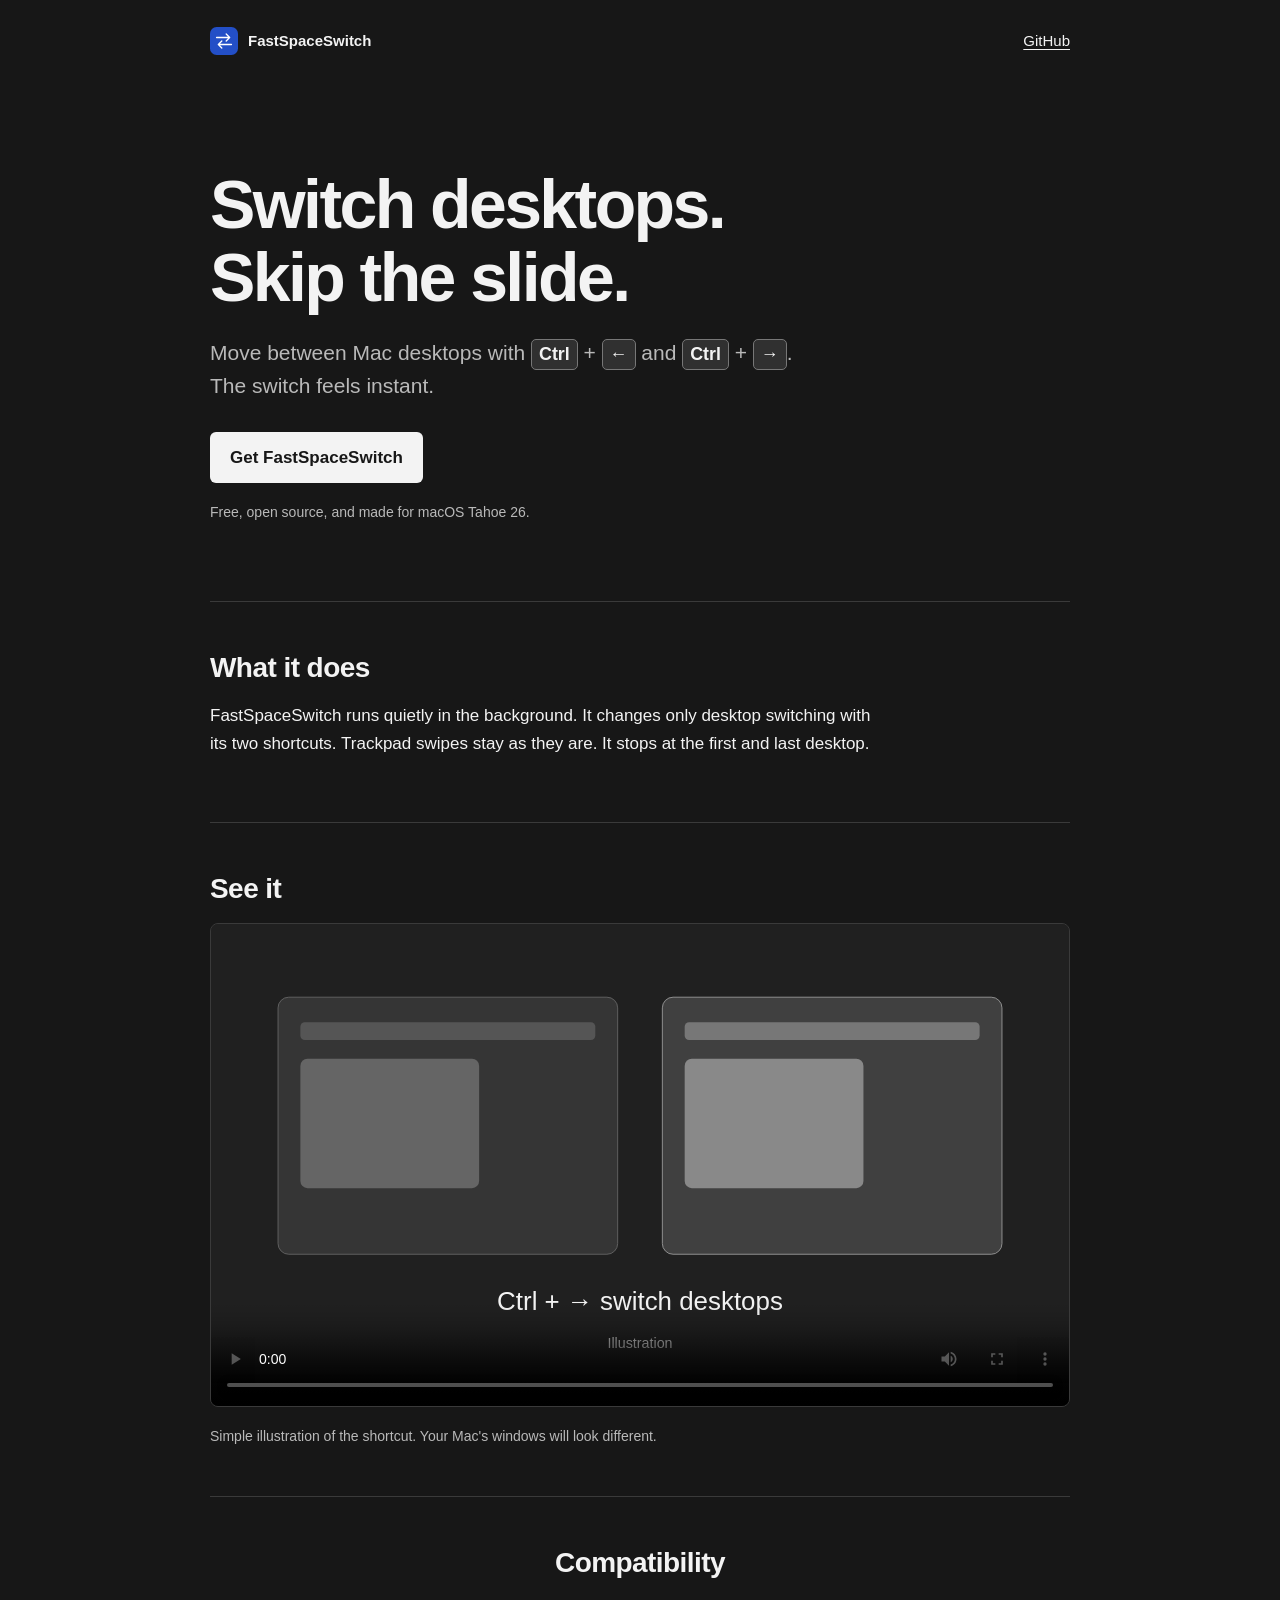
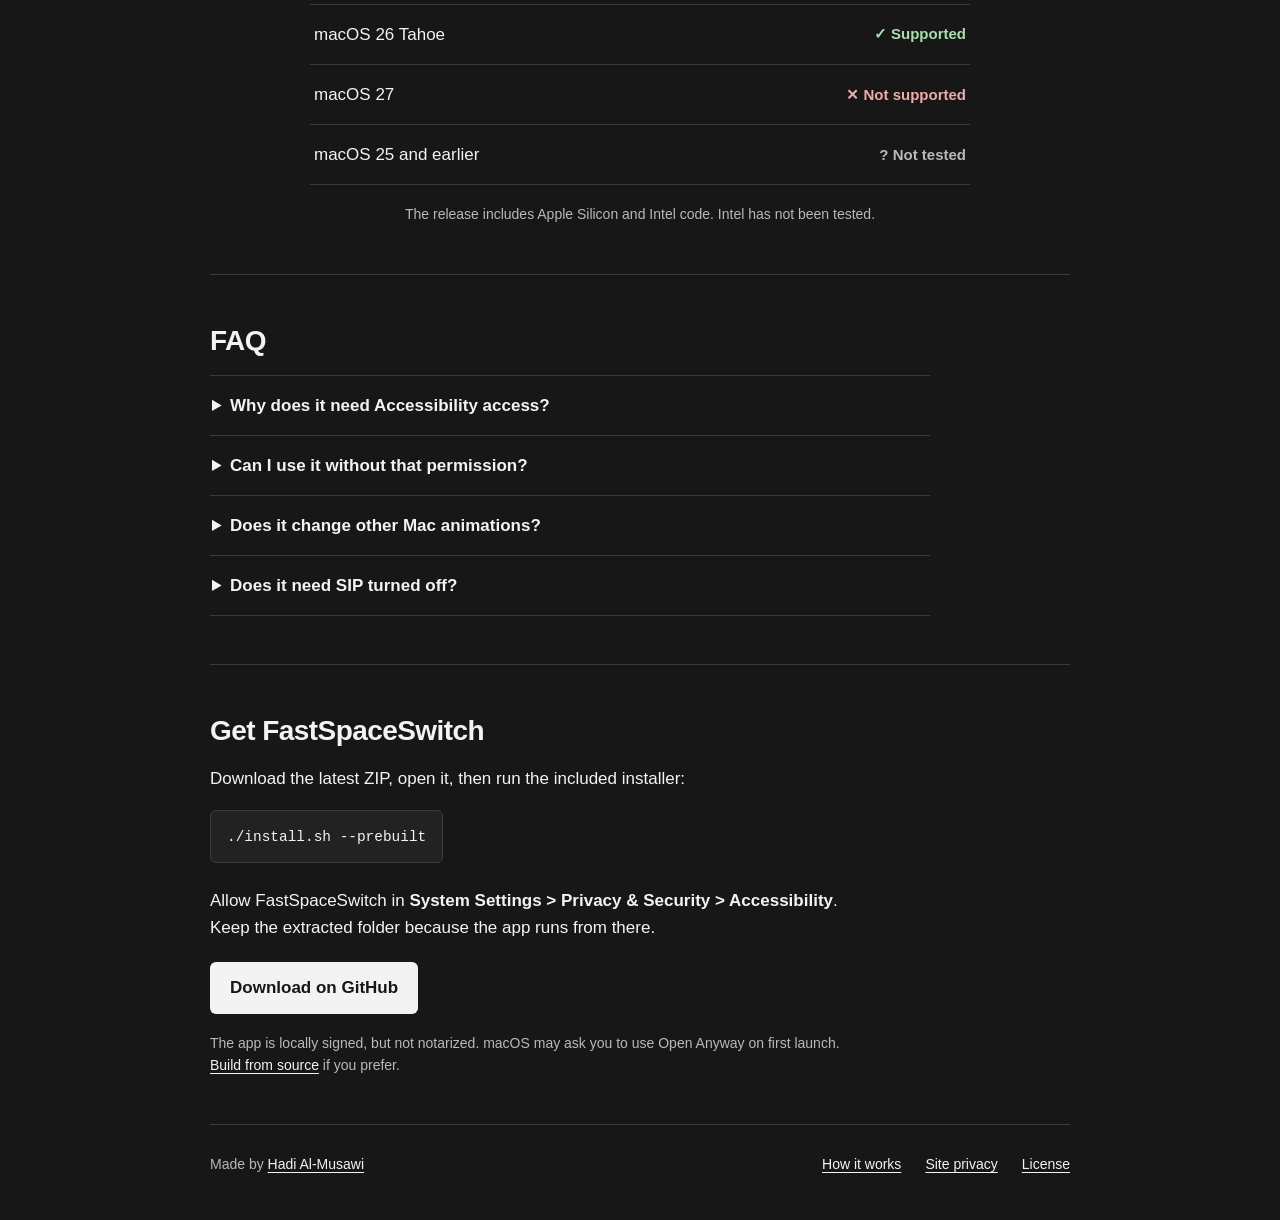
==== commit d29095f1: "Simplify dark landing page and README" ====
--- a/docs/index.html
+++ b/docs/index.html
@@ -4,15 +4,15 @@
   <meta charset="utf-8">
   <meta name="viewport" content="width=device-width, initial-scale=1">
   <title>FastSpaceSwitch - Instant macOS Spaces Switching Without Animation</title>
-  <meta name="description" content="Switch Mac desktops instantly with Ctrl+Left and Ctrl+Right. A small, free, open-source macOS 26 app that skips the Spaces slide animation.">
-  <meta name="theme-color" content="#ffffff">
+  <meta name="description" content="Switch Mac desktops instantly with Ctrl+Left and Ctrl+Right. A free, open-source app for macOS Tahoe 26.">
+  <meta name="theme-color" content="#171717">
   <link rel="canonical" href="https://hadi-almusawi.github.io/fast-space-switch/">
   <link rel="icon" href="icon.svg" type="image/svg+xml">
   <link rel="stylesheet" href="style.css">
   <link rel="alternate" type="text/plain" href="llms.txt" title="Product facts">
   <meta property="og:type" content="website">
   <meta property="og:title" content="FastSpaceSwitch - Instant macOS Spaces Switching Without Animation">
-  <meta property="og:description" content="Switch Mac desktops with Ctrl+Left and Ctrl+Right. No slide animation. Free for macOS Tahoe 26.">
+  <meta property="og:description" content="Switch Mac desktops without the slide animation. Free for macOS Tahoe 26.">
   <meta property="og:url" content="https://hadi-almusawi.github.io/fast-space-switch/">
   <meta property="og:image" content="https://hadi-almusawi.github.io/fast-space-switch/social.png">
   <meta name="twitter:card" content="summary_large_image">
@@ -21,49 +21,21 @@
 <body>
   <a class="skip" href="#main">Skip to content</a>
   <div class="page">
-    <header class="top">
-      <a class="brand" href="./"><img src="icon.svg" width="32" height="32" alt="">FastSpaceSwitch</a>
-      <a href="https://github.com/Hadi-Almusawi/fast-space-switch">View on GitHub</a>
-    </header>
-
+    <header class="top"><a class="brand" href="./"><img src="icon.svg" width="28" height="28" alt="">FastSpaceSwitch</a><a href="https://github.com/Hadi-Almusawi/fast-space-switch">GitHub</a></header>
     <main id="main">
-      <section class="hero">
-        <h1>Instant macOS Spaces switching.<br>Without animation.</h1>
-        <p>Press <kbd>Ctrl</kbd> + <kbd>←</kbd> or <kbd>Ctrl</kbd> + <kbd>→</kbd> to move to the next desktop without the slide.</p>
-        <a class="button" href="https://github.com/Hadi-Almusawi/fast-space-switch/releases/latest">Download FastSpaceSwitch</a>
-        <p class="note">Free and open source. Made for macOS Tahoe 26. macOS 27 is not supported.</p>
+      <section class="hero" aria-labelledby="title">
+        <h1 id="title">Switch desktops.<br>Skip the slide.</h1>
+        <p>Move between Mac desktops with <kbd>Ctrl</kbd> + <kbd>←</kbd> and <kbd>Ctrl</kbd> + <kbd>→</kbd>. The switch feels instant.</p>
+        <a class="button" href="#get">Get FastSpaceSwitch</a>
+        <p class="note">Free, open source, and made for macOS Tahoe 26.</p>
       </section>
-
-      <section id="install">
-        <h2>Get started</h2>
-        <ol>
-          <li><a href="https://github.com/Hadi-Almusawi/fast-space-switch/releases/latest">Download the ZIP</a> and open it.</li>
-          <li>Open Terminal. Type <code>cd </code>, drag the extracted folder into Terminal, then press Return.</li>
-          <li>Run <code>./install.sh --prebuilt</code>.</li>
-          <li>Allow FastSpaceSwitch in <strong>System Settings &gt; Privacy &amp; Security &gt; Accessibility</strong>.</li>
-        </ol>
-        <p class="note">Keep the extracted folder. The app runs from there. The download is not notarized by Apple, so macOS may ask you to allow its first launch in Privacy &amp; Security.</p>
-      </section>
-
-      <section>
-        <h2>What it does</h2>
-        <p>FastSpaceSwitch runs quietly in the background. It uses only Ctrl+Left and Ctrl+Right. It stops at the first and last desktop. Your trackpad swipes stay the same.</p>
-        <p>It needs Accessibility access to send the desktop switch gesture. The app does not record your other keys, read your screen, or connect to the internet. You do not need to turn off SIP.</p>
-        <p><a href="https://github.com/Hadi-Almusawi/fast-space-switch#build-from-source">Build from source</a> or <a href="how-it-works.html">read how it works</a>.</p>
-      </section>
-
-      <section class="last">
-        <h2>Need help?</h2>
-        <p>If the shortcuts do not work, check that the app is running and allowed in Accessibility. After a rebuild, remove its old permission entry and add it again.</p>
-        <p>See the <a href="https://github.com/Hadi-Almusawi/fast-space-switch#common-questions">common questions and uninstall steps</a>, or <a href="https://github.com/Hadi-Almusawi/fast-space-switch/issues">report a problem</a>.</p>
-      </section>
+      <section id="info"><h2>What it does</h2><p>FastSpaceSwitch runs quietly in the background. It changes only desktop switching with its two shortcuts. Trackpad swipes stay as they are. It stops at the first and last desktop.</p></section>
+      <section id="video"><h2>See it</h2><video controls playsinline preload="metadata" poster="video-poster.svg" width="960" height="540" aria-label="Illustration of switching between two desktops"><source src="demo.mp4" type="video/mp4">Your browser cannot play this video.</video><p class="note">Simple illustration of the shortcut. Your Mac's windows will look different.</p></section>
+      <section class="compatibility" aria-labelledby="compatibility-title"><h2 id="compatibility-title">Compatibility</h2><div class="versions" role="list"><div role="listitem"><span>macOS 26 Tahoe</span><strong class="yes" aria-label="Supported">✓ Supported</strong></div><div role="listitem"><span>macOS 27</span><strong class="no" aria-label="Not supported">✕ Not supported</strong></div><div role="listitem"><span>macOS 25 and earlier</span><strong class="unknown" aria-label="Not tested">? Not tested</strong></div></div><p class="note">The release includes Apple Silicon and Intel code. Intel has not been tested.</p></section>
+      <section id="faq"><h2>FAQ</h2><details><summary>Why does it need Accessibility access?</summary><p>macOS requires it to let the app send the desktop switch gesture. The app only receives its own shortcuts. It does not read your screen, record other keys, or connect to the internet. You can <a href="https://github.com/Hadi-Almusawi/fast-space-switch/blob/main/main.m">read the code</a>.</p></details><details><summary>Can I use it without that permission?</summary><p>For this instant switching method, no. You can keep using macOS's built-in desktop shortcuts without this app.</p></details><details><summary>Does it change other Mac animations?</summary><p>No. It does not change Reduce Motion or trackpad swipes.</p></details><details><summary>Does it need SIP turned off?</summary><p>No. Keep System Integrity Protection on.</p></details></section>
+      <section id="get"><h2>Get FastSpaceSwitch</h2><p>Download the latest ZIP, open it, then run the included installer:</p><pre><code>./install.sh --prebuilt</code></pre><p>Allow FastSpaceSwitch in <strong>System Settings &gt; Privacy &amp; Security &gt; Accessibility</strong>. Keep the extracted folder because the app runs from there.</p><a class="button" href="https://github.com/Hadi-Almusawi/fast-space-switch/releases/latest">Download on GitHub</a><p class="note">The app is locally signed, but not notarized. macOS may ask you to use Open Anyway on first launch. <a href="https://github.com/Hadi-Almusawi/fast-space-switch#build-from-source">Build from source</a> if you prefer.</p></section>
     </main>
-
-    <footer>
-      <span>Made by <a href="https://github.com/Hadi-Almusawi">Hadi Al-Musawi</a></span>
-      <a href="privacy.html">Site privacy</a>
-      <a href="https://github.com/Hadi-Almusawi/fast-space-switch/blob/main/LICENSE">License</a>
-    </footer>
+    <footer><span>Made by <a href="https://github.com/Hadi-Almusawi">Hadi Al-Musawi</a></span><a href="how-it-works.html">How it works</a><a href="privacy.html">Site privacy</a><a href="https://github.com/Hadi-Almusawi/fast-space-switch/blob/main/LICENSE">License</a></footer>
   </div>
 </body>
 </html>
--- a/docs/style.css
+++ b/docs/style.css
@@ -1,54 +1,46 @@
-:root {
-  color-scheme: light;
-  --ink: #172643;
-  --muted: #4e607a;
-  --blue: #234fc7;
-  --line: #dbe2ed;
-}
-
+:root { color-scheme: dark; --bg: #171717; --surface: #222; --ink: #f3f3f3; --muted: #b9b9b9; --line: #3a3a3a; }
 * { box-sizing: border-box; }
 html { scroll-behavior: smooth; }
-body {
-  margin: 0;
-  background: #fff;
-  color: var(--ink);
-  font: 17px/1.65 "Helvetica Neue", Helvetica, Arial, sans-serif;
-}
-.page { max-width: 880px; margin: 0 auto; padding: 0 30px; }
-a { color: var(--blue); text-underline-offset: 3px; }
-a:hover { text-decoration-thickness: 2px; }
-:focus-visible { outline: 3px solid var(--blue); outline-offset: 4px; }
-.skip { position: absolute; top: -100px; padding: 10px; background: white; }
+body { margin: 0; background: var(--bg); color: var(--ink); font: 17px/1.6 -apple-system, BlinkMacSystemFont, "Helvetica Neue", sans-serif; }
+.page { max-width: 920px; margin: auto; padding: 0 30px; }
+a { color: var(--ink); text-underline-offset: 3px; }
+a:hover { color: #fff; text-decoration-thickness: 2px; }
+:focus-visible { outline: 2px solid #fff; outline-offset: 4px; }
+.skip { position: absolute; top: -100px; padding: 8px 12px; background: var(--ink); color: var(--bg); }
 .skip:focus { top: 0; }
-.top { display: flex; align-items: center; justify-content: space-between; gap: 20px; padding: 28px 0; font-size: 15px; }
-.brand { display: inline-flex; align-items: center; gap: 10px; color: var(--ink); font-weight: 650; text-decoration: none; }
-.hero { padding: 82px 0 70px; }
-h1 { max-width: 760px; margin: 0 0 24px; font-size: clamp(37px, 6vw, 60px); line-height: 1.12; letter-spacing: -.035em; font-weight: 600; }
-.hero > p:not(.note) { max-width: 660px; margin: 0 0 30px; color: var(--muted); font-size: 21px; line-height: 1.55; }
-kbd { display: inline-block; min-width: 30px; padding: 0 5px; border: 1px solid #b9c8de; border-radius: 5px; background: #f5f8fc; color: var(--ink); font-family: inherit; font-size: .82em; font-weight: 600; line-height: 1.7; text-align: center; white-space: nowrap; }
-.button { display: inline-block; padding: 12px 19px; border-radius: 7px; background: var(--blue); color: white; font-weight: 600; text-decoration: none; }
-.button:hover { background: #183c9e; }
-.note { max-width: 680px; color: var(--muted); font-size: 14px; line-height: 1.6; }
-.hero .note { margin-top: 17px; }
-main > section:not(.hero) { padding: 46px 0; border-top: 1px solid var(--line); }
-h2 { margin: 0 0 17px; font-size: 27px; line-height: 1.3; letter-spacing: -.02em; font-weight: 600; }
+.top { display: flex; align-items: center; justify-content: space-between; gap: 20px; padding: 27px 0; font-size: 15px; }
+.brand { display: inline-flex; align-items: center; gap: 10px; font-weight: 650; text-decoration: none; }
+.hero { padding: 86px 0 78px; }
+h1 { max-width: 740px; margin: 0 0 22px; font-size: clamp(40px, 7vw, 68px); font-weight: 650; line-height: 1.08; letter-spacing: -.038em; }
+.hero > p:not(.note) { max-width: 620px; margin: 0 0 30px; color: var(--muted); font-size: 21px; line-height: 1.5; }
+kbd { display: inline-block; padding: 0 7px; border: 1px solid #777; border-radius: 5px; background: #303030; color: var(--ink); font-family: inherit; font-size: .85em; font-weight: 600; line-height: 1.65; white-space: nowrap; }
+.button { display: inline-block; padding: 12px 20px; border-radius: 6px; background: var(--ink); color: #171717; font-weight: 650; text-decoration: none; }
+.button:hover { background: #d9d9d9; color: #171717; }
+.note { max-width: 650px; margin: 18px 0 0; color: var(--muted); font-size: 14px; }
+main > section:not(.hero) { padding: 48px 0; border-top: 1px solid var(--line); }
+h2 { margin: 0 0 17px; font-size: 28px; font-weight: 630; letter-spacing: -.02em; line-height: 1.25; }
 p { max-width: 70ch; margin: 0 0 17px; }
-ol { max-width: 700px; margin: 0 0 18px; padding-left: 23px; }
-li { margin: 0 0 12px; padding-left: 5px; }
-code { font: .85em Menlo, Consolas, monospace; overflow-wrap: anywhere; }
-footer { display: flex; flex-wrap: wrap; gap: 12px 25px; padding: 28px 0 42px; border-top: 1px solid var(--line); color: var(--muted); font-size: 14px; }
+video { display: block; width: 100%; height: auto; border: 1px solid var(--line); border-radius: 8px; background: #222; }
+.compatibility { text-align: center; }
+.versions { max-width: 660px; margin: 24px auto 0; border-top: 1px solid var(--line); text-align: left; }
+.versions > div { display: flex; justify-content: space-between; align-items: center; gap: 20px; padding: 16px 4px; border-bottom: 1px solid var(--line); }
+.versions strong { white-space: nowrap; font-size: 15px; }
+.yes { color: #a9dfaf; }
+.no { color: #f0abab; }
+.unknown { color: var(--muted); }
+.compatibility .note { margin-left: auto; margin-right: auto; }
+details { max-width: 720px; border-bottom: 1px solid var(--line); }
+details:first-of-type { border-top: 1px solid var(--line); }
+summary { padding: 16px 2px; cursor: pointer; font-weight: 600; }
+details p { padding: 0 20px 8px 2px; color: var(--muted); }
+pre { display: inline-block; max-width: 100%; margin: 0 0 16px; padding: 12px 16px; overflow-x: auto; border: 1px solid var(--line); border-radius: 6px; background: var(--surface); }
+code { font: .85em Menlo, Consolas, monospace; }
+#get .button { margin-top: 4px; }
+footer { display: flex; flex-wrap: wrap; gap: 12px 24px; padding: 28px 0 44px; border-top: 1px solid var(--line); color: var(--muted); font-size: 14px; }
 footer span { margin-right: auto; }
-.article { max-width: 760px; margin: 55px auto 90px; }
-.article h1 { font-size: 42px; }
+.article { max-width: 760px; margin: 56px auto 90px; }
+.article h1 { font-size: clamp(36px, 6vw, 48px); }
 .article h2 { margin-top: 42px; }
-.article p { color: var(--muted); }
-@media (max-width: 600px) {
-  .page { padding: 0 20px; }
-  .top { padding: 20px 0; }
-  .hero { padding: 56px 0 50px; }
-  h1 { letter-spacing: -.03em; }
-  .hero > p:not(.note) { font-size: 19px; }
-  main > section:not(.hero) { padding: 36px 0; }
-  footer span { width: 100%; }
-}
+.article p, .article li { color: var(--muted); }
+@media (max-width: 600px) { .page { padding: 0 20px; } .top { padding: 20px 0; } .hero { padding: 56px 0 54px; } .hero > p:not(.note) { font-size: 19px; } main > section:not(.hero) { padding: 38px 0; } .versions > div { font-size: 14px; } .versions strong { font-size: 13px; } footer span { width: 100%; } }
 @media (prefers-reduced-motion: reduce) { html { scroll-behavior: auto; } }
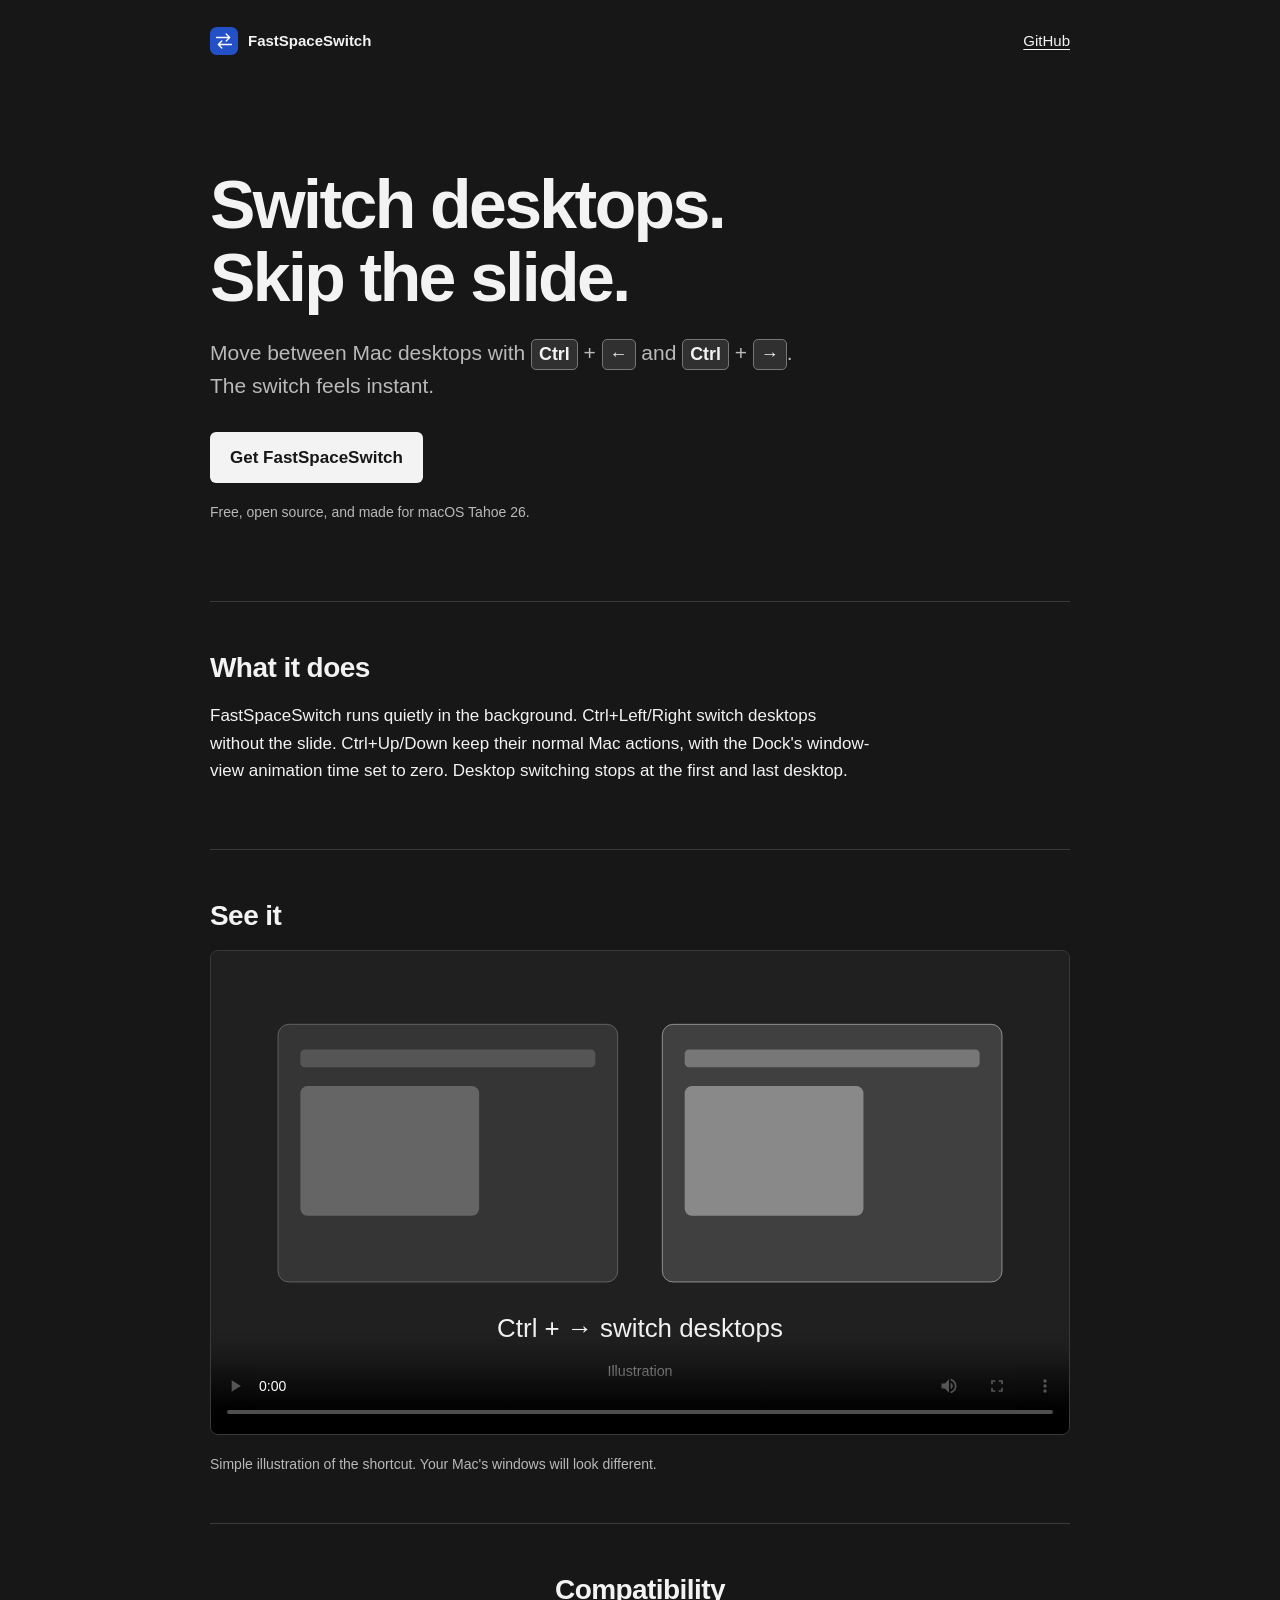
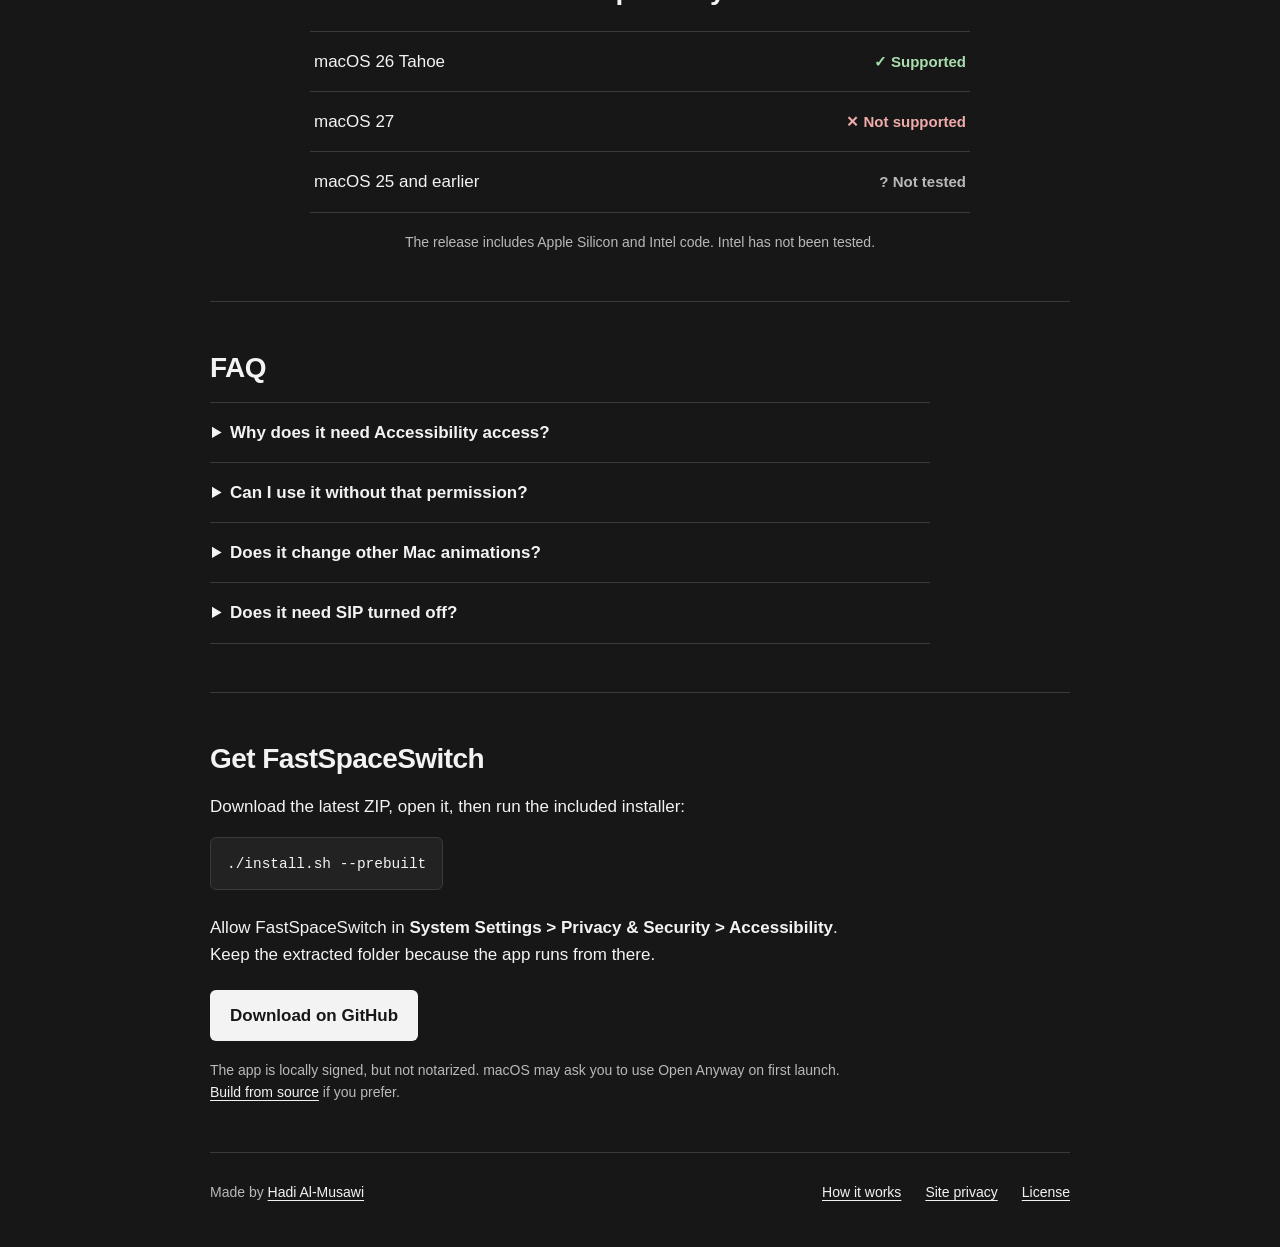
==== commit ea7abae0: "Speed up native Mission Control shortcuts" ====
--- a/docs/index.html
+++ b/docs/index.html
@@ -16,7 +16,7 @@
   <meta property="og:url" content="https://hadi-almusawi.github.io/fast-space-switch/">
   <meta property="og:image" content="https://hadi-almusawi.github.io/fast-space-switch/social.png">
   <meta name="twitter:card" content="summary_large_image">
-  <script type="application/ld+json">{"@context":"https://schema.org","@graph":[{"@type":"WebSite","name":"FastSpaceSwitch","url":"https://hadi-almusawi.github.io/fast-space-switch/"},{"@type":"SoftwareApplication","name":"FastSpaceSwitch","url":"https://hadi-almusawi.github.io/fast-space-switch/","description":"Free macOS 26 app for instant Ctrl+Left and Ctrl+Right desktop switching without the slide animation.","operatingSystem":"macOS 26","applicationCategory":"UtilitiesApplication","softwareVersion":"1.0.0","license":"https://github.com/Hadi-Almusawi/fast-space-switch/blob/main/LICENSE","downloadUrl":"https://github.com/Hadi-Almusawi/fast-space-switch/releases/latest","offers":{"@type":"Offer","price":"0","priceCurrency":"USD"},"author":{"@type":"Person","name":"Hadi Al-Musawi","url":"https://github.com/Hadi-Almusawi"}}]}</script>
+  <script type="application/ld+json">{"@context":"https://schema.org","@graph":[{"@type":"WebSite","name":"FastSpaceSwitch","url":"https://hadi-almusawi.github.io/fast-space-switch/"},{"@type":"SoftwareApplication","name":"FastSpaceSwitch","url":"https://hadi-almusawi.github.io/fast-space-switch/","description":"Free macOS 26 app for instant Ctrl+Left and Ctrl+Right desktop switching without the slide animation.","operatingSystem":"macOS 26","applicationCategory":"UtilitiesApplication","softwareVersion":"1.1.0","license":"https://github.com/Hadi-Almusawi/fast-space-switch/blob/main/LICENSE","downloadUrl":"https://github.com/Hadi-Almusawi/fast-space-switch/releases/latest","offers":{"@type":"Offer","price":"0","priceCurrency":"USD"},"author":{"@type":"Person","name":"Hadi Al-Musawi","url":"https://github.com/Hadi-Almusawi"}}]}</script>
 </head>
 <body>
   <a class="skip" href="#main">Skip to content</a>
@@ -29,10 +29,10 @@
         <a class="button" href="#get">Get FastSpaceSwitch</a>
         <p class="note">Free, open source, and made for macOS Tahoe 26.</p>
       </section>
-      <section id="info"><h2>What it does</h2><p>FastSpaceSwitch runs quietly in the background. It changes only desktop switching with its two shortcuts. Trackpad swipes stay as they are. It stops at the first and last desktop.</p></section>
+      <section id="info"><h2>What it does</h2><p>FastSpaceSwitch runs quietly in the background. Ctrl+Left/Right switch desktops without the slide. Ctrl+Up/Down keep their normal Mac actions, with the Dock's window-view animation time set to zero. Desktop switching stops at the first and last desktop.</p></section>
       <section id="video"><h2>See it</h2><video controls playsinline preload="metadata" poster="video-poster.svg" width="960" height="540" aria-label="Illustration of switching between two desktops"><source src="demo.mp4" type="video/mp4">Your browser cannot play this video.</video><p class="note">Simple illustration of the shortcut. Your Mac's windows will look different.</p></section>
       <section class="compatibility" aria-labelledby="compatibility-title"><h2 id="compatibility-title">Compatibility</h2><div class="versions" role="list"><div role="listitem"><span>macOS 26 Tahoe</span><strong class="yes" aria-label="Supported">✓ Supported</strong></div><div role="listitem"><span>macOS 27</span><strong class="no" aria-label="Not supported">✕ Not supported</strong></div><div role="listitem"><span>macOS 25 and earlier</span><strong class="unknown" aria-label="Not tested">? Not tested</strong></div></div><p class="note">The release includes Apple Silicon and Intel code. Intel has not been tested.</p></section>
-      <section id="faq"><h2>FAQ</h2><details><summary>Why does it need Accessibility access?</summary><p>macOS requires it to let the app send the desktop switch gesture. The app only receives its own shortcuts. It does not read your screen, record other keys, or connect to the internet. You can <a href="https://github.com/Hadi-Almusawi/fast-space-switch/blob/main/main.m">read the code</a>.</p></details><details><summary>Can I use it without that permission?</summary><p>For this instant switching method, no. You can keep using macOS's built-in desktop shortcuts without this app.</p></details><details><summary>Does it change other Mac animations?</summary><p>No. It does not change Reduce Motion or trackpad swipes.</p></details><details><summary>Does it need SIP turned off?</summary><p>No. Keep System Integrity Protection on.</p></details></section>
+      <section id="faq"><h2>FAQ</h2><details><summary>Why does it need Accessibility access?</summary><p>macOS requires it for the app's Ctrl+Left/Right desktop gesture. The app only receives those two shortcuts. It does not read your screen, record other keys, or connect to the internet. You can <a href="https://github.com/Hadi-Almusawi/fast-space-switch/blob/main/main.m">read the code</a>.</p></details><details><summary>Can I use it without that permission?</summary><p>Ctrl+Up/Down are macOS shortcuts and do not need the app's permission. Ctrl+Left/Right can use macOS's built-in desktop switching, but the instant swipe needs Accessibility access.</p></details><details><summary>Does it change other Mac animations?</summary><p>The Dock setting can also change how Mission Control and App Exposé open by trackpad. Reduce Motion and other Mac animations stay as they are. Uninstall restores your old Dock setting.</p></details><details><summary>Does it need SIP turned off?</summary><p>No. Keep System Integrity Protection on.</p></details></section>
       <section id="get"><h2>Get FastSpaceSwitch</h2><p>Download the latest ZIP, open it, then run the included installer:</p><pre><code>./install.sh --prebuilt</code></pre><p>Allow FastSpaceSwitch in <strong>System Settings &gt; Privacy &amp; Security &gt; Accessibility</strong>. Keep the extracted folder because the app runs from there.</p><a class="button" href="https://github.com/Hadi-Almusawi/fast-space-switch/releases/latest">Download on GitHub</a><p class="note">The app is locally signed, but not notarized. macOS may ask you to use Open Anyway on first launch. <a href="https://github.com/Hadi-Almusawi/fast-space-switch#build-from-source">Build from source</a> if you prefer.</p></section>
     </main>
     <footer><span>Made by <a href="https://github.com/Hadi-Almusawi">Hadi Al-Musawi</a></span><a href="how-it-works.html">How it works</a><a href="privacy.html">Site privacy</a><a href="https://github.com/Hadi-Almusawi/fast-space-switch/blob/main/LICENSE">License</a></footer>
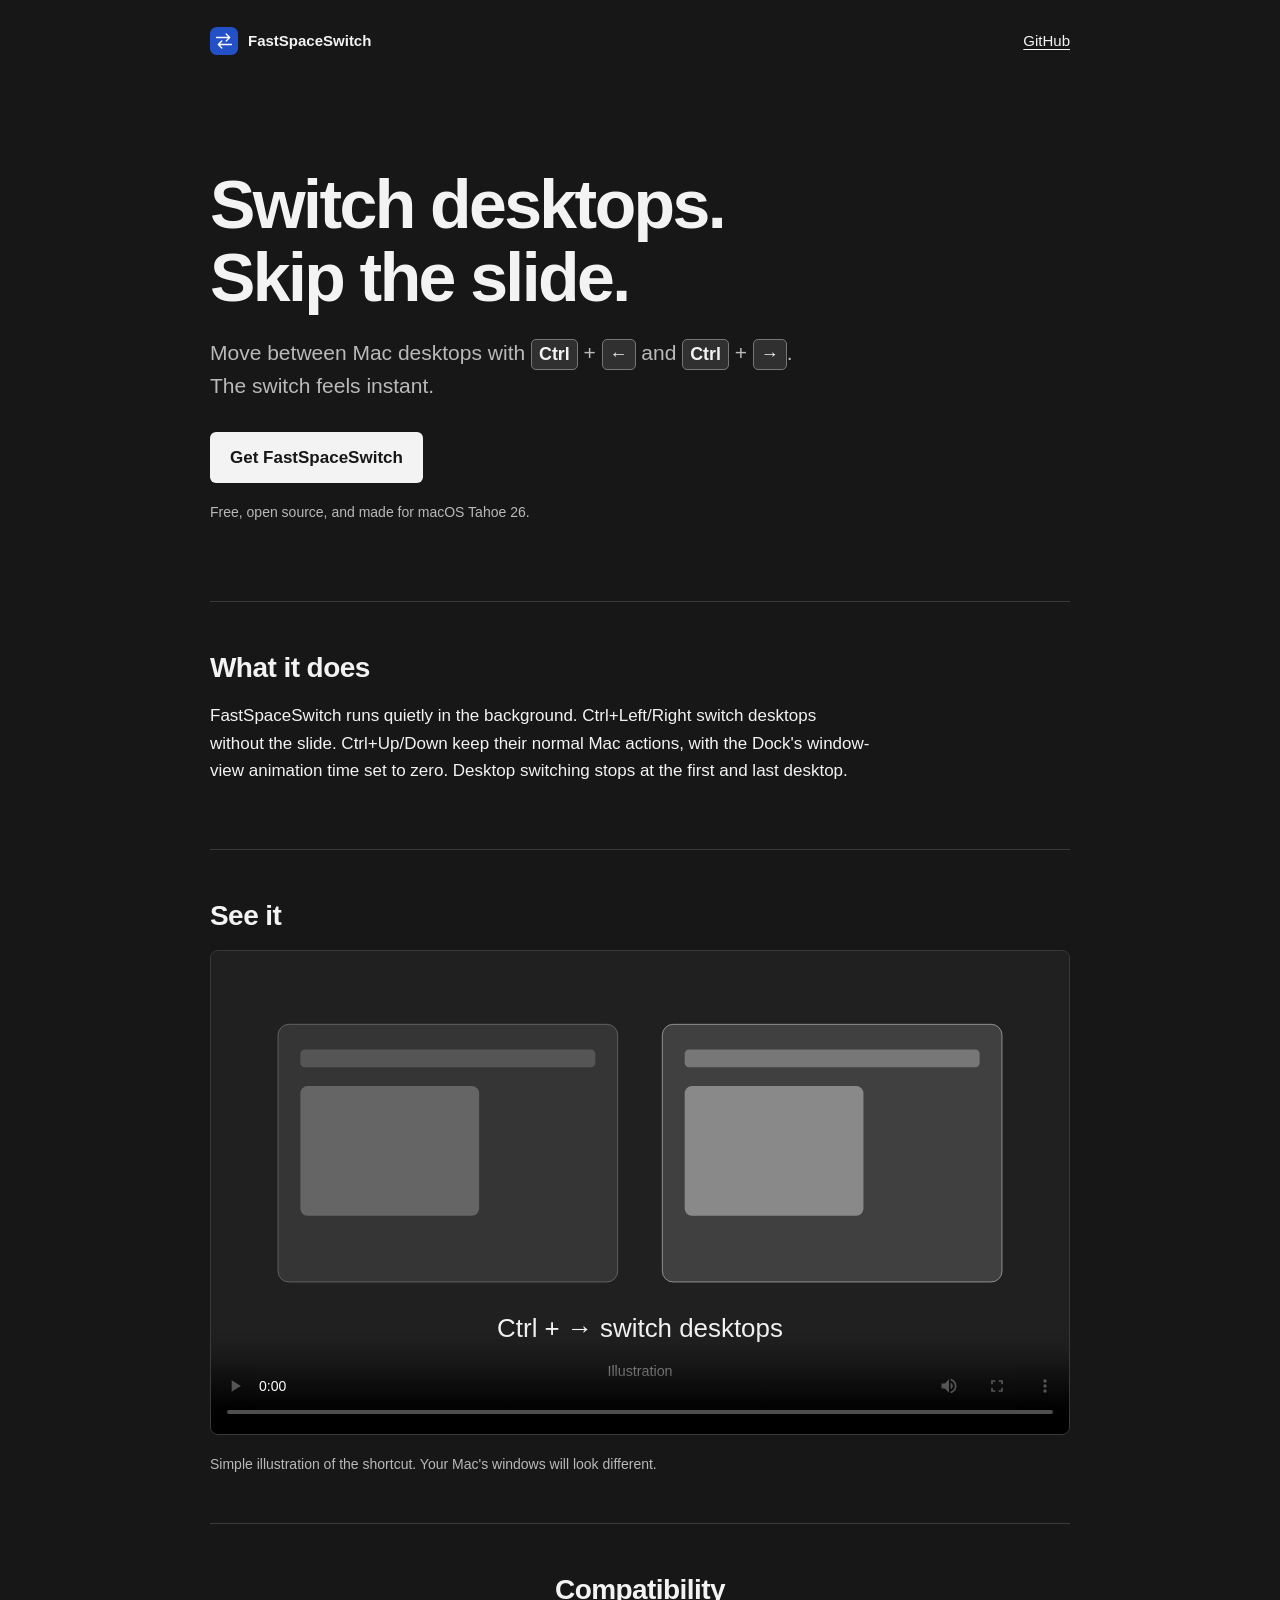
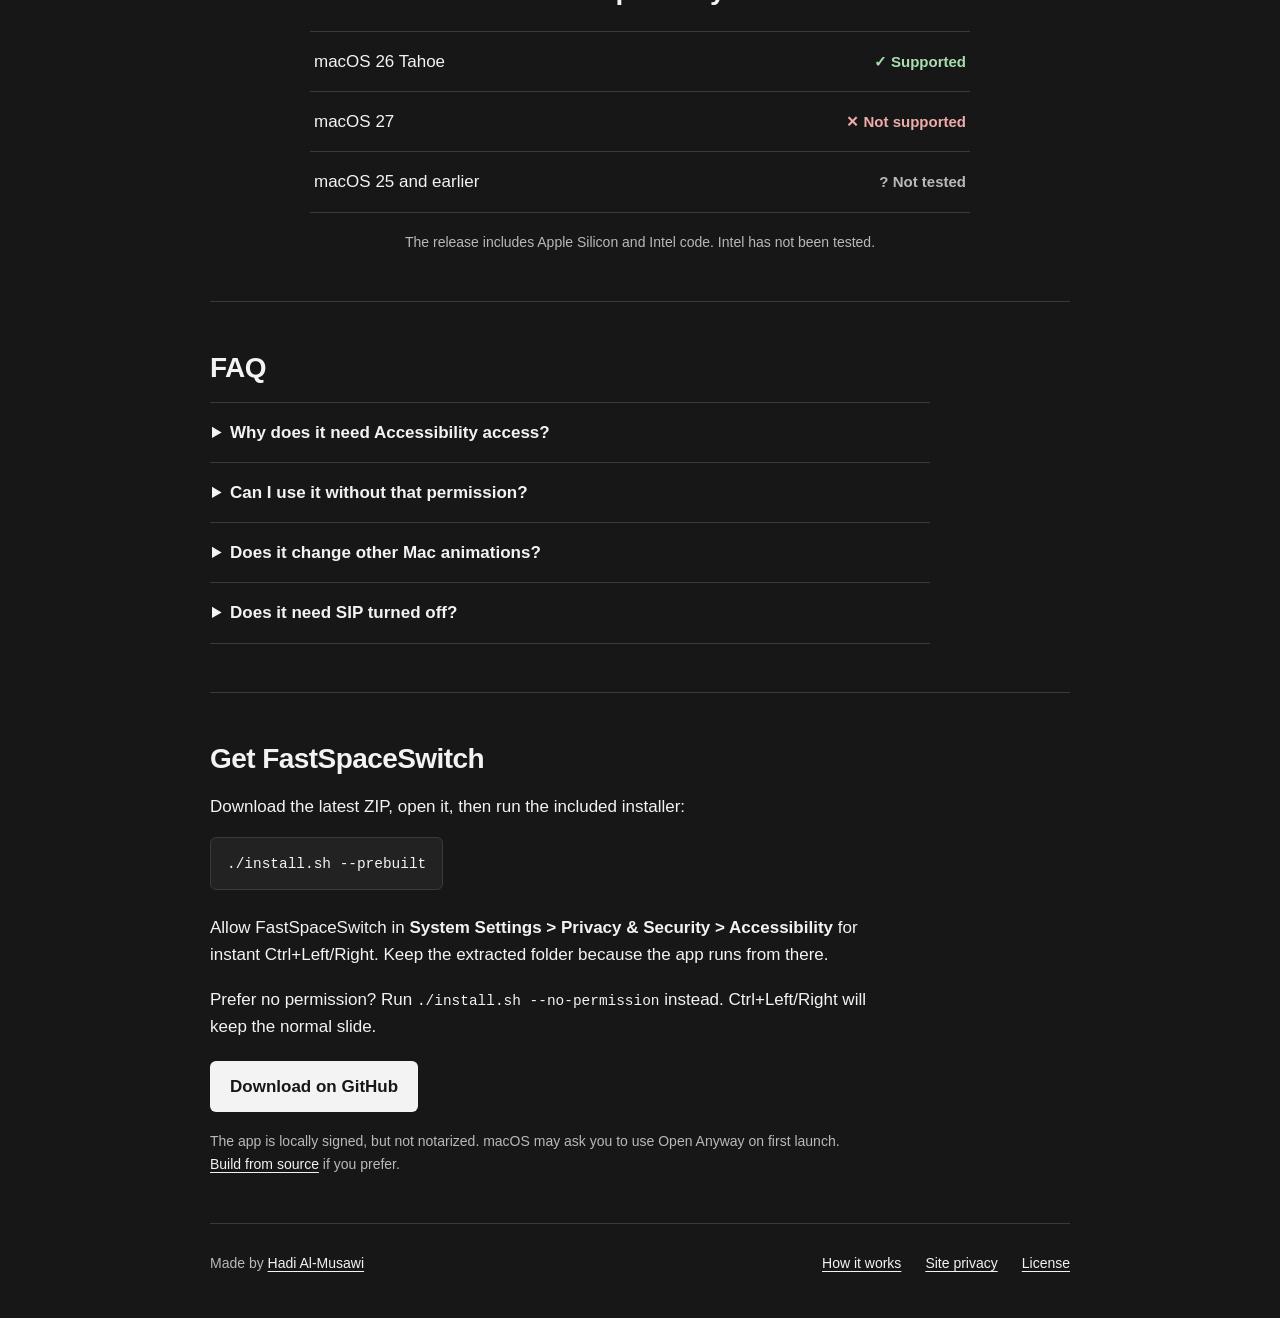
==== commit dca222b2: "Add no-permission install choice" ====
--- a/docs/index.html
+++ b/docs/index.html
@@ -16,7 +16,7 @@
   <meta property="og:url" content="https://hadi-almusawi.github.io/fast-space-switch/">
   <meta property="og:image" content="https://hadi-almusawi.github.io/fast-space-switch/social.png">
   <meta name="twitter:card" content="summary_large_image">
-  <script type="application/ld+json">{"@context":"https://schema.org","@graph":[{"@type":"WebSite","name":"FastSpaceSwitch","url":"https://hadi-almusawi.github.io/fast-space-switch/"},{"@type":"SoftwareApplication","name":"FastSpaceSwitch","url":"https://hadi-almusawi.github.io/fast-space-switch/","description":"Free macOS 26 app for instant Ctrl+Left and Ctrl+Right desktop switching without the slide animation.","operatingSystem":"macOS 26","applicationCategory":"UtilitiesApplication","softwareVersion":"1.1.0","license":"https://github.com/Hadi-Almusawi/fast-space-switch/blob/main/LICENSE","downloadUrl":"https://github.com/Hadi-Almusawi/fast-space-switch/releases/latest","offers":{"@type":"Offer","price":"0","priceCurrency":"USD"},"author":{"@type":"Person","name":"Hadi Al-Musawi","url":"https://github.com/Hadi-Almusawi"}}]}</script>
+  <script type="application/ld+json">{"@context":"https://schema.org","@graph":[{"@type":"WebSite","name":"FastSpaceSwitch","url":"https://hadi-almusawi.github.io/fast-space-switch/"},{"@type":"SoftwareApplication","name":"FastSpaceSwitch","url":"https://hadi-almusawi.github.io/fast-space-switch/","description":"Free macOS 26 app for instant Ctrl+Left and Ctrl+Right desktop switching without the slide animation.","operatingSystem":"macOS 26","applicationCategory":"UtilitiesApplication","softwareVersion":"1.1.1","license":"https://github.com/Hadi-Almusawi/fast-space-switch/blob/main/LICENSE","downloadUrl":"https://github.com/Hadi-Almusawi/fast-space-switch/releases/latest","offers":{"@type":"Offer","price":"0","priceCurrency":"USD"},"author":{"@type":"Person","name":"Hadi Al-Musawi","url":"https://github.com/Hadi-Almusawi"}}]}</script>
 </head>
 <body>
   <a class="skip" href="#main">Skip to content</a>
@@ -32,8 +32,8 @@
       <section id="info"><h2>What it does</h2><p>FastSpaceSwitch runs quietly in the background. Ctrl+Left/Right switch desktops without the slide. Ctrl+Up/Down keep their normal Mac actions, with the Dock's window-view animation time set to zero. Desktop switching stops at the first and last desktop.</p></section>
       <section id="video"><h2>See it</h2><video controls playsinline preload="metadata" poster="video-poster.svg" width="960" height="540" aria-label="Illustration of switching between two desktops"><source src="demo.mp4" type="video/mp4">Your browser cannot play this video.</video><p class="note">Simple illustration of the shortcut. Your Mac's windows will look different.</p></section>
       <section class="compatibility" aria-labelledby="compatibility-title"><h2 id="compatibility-title">Compatibility</h2><div class="versions" role="list"><div role="listitem"><span>macOS 26 Tahoe</span><strong class="yes" aria-label="Supported">✓ Supported</strong></div><div role="listitem"><span>macOS 27</span><strong class="no" aria-label="Not supported">✕ Not supported</strong></div><div role="listitem"><span>macOS 25 and earlier</span><strong class="unknown" aria-label="Not tested">? Not tested</strong></div></div><p class="note">The release includes Apple Silicon and Intel code. Intel has not been tested.</p></section>
-      <section id="faq"><h2>FAQ</h2><details><summary>Why does it need Accessibility access?</summary><p>macOS requires it for the app's Ctrl+Left/Right desktop gesture. The app only receives those two shortcuts. It does not read your screen, record other keys, or connect to the internet. You can <a href="https://github.com/Hadi-Almusawi/fast-space-switch/blob/main/main.m">read the code</a>.</p></details><details><summary>Can I use it without that permission?</summary><p>Ctrl+Up/Down are macOS shortcuts and do not need the app's permission. Ctrl+Left/Right can use macOS's built-in desktop switching, but the instant swipe needs Accessibility access.</p></details><details><summary>Does it change other Mac animations?</summary><p>The Dock setting can also change how Mission Control and App Exposé open by trackpad. Reduce Motion and other Mac animations stay as they are. Uninstall restores your old Dock setting.</p></details><details><summary>Does it need SIP turned off?</summary><p>No. Keep System Integrity Protection on.</p></details></section>
-      <section id="get"><h2>Get FastSpaceSwitch</h2><p>Download the latest ZIP, open it, then run the included installer:</p><pre><code>./install.sh --prebuilt</code></pre><p>Allow FastSpaceSwitch in <strong>System Settings &gt; Privacy &amp; Security &gt; Accessibility</strong>. Keep the extracted folder because the app runs from there.</p><a class="button" href="https://github.com/Hadi-Almusawi/fast-space-switch/releases/latest">Download on GitHub</a><p class="note">The app is locally signed, but not notarized. macOS may ask you to use Open Anyway on first launch. <a href="https://github.com/Hadi-Almusawi/fast-space-switch#build-from-source">Build from source</a> if you prefer.</p></section>
+      <section id="faq"><h2>FAQ</h2><details><summary>Why does it need Accessibility access?</summary><p>macOS requires it for the app's Ctrl+Left/Right desktop gesture. The app only receives those two shortcuts. It does not read your screen, record other keys, or connect to the internet. You can <a href="https://github.com/Hadi-Almusawi/fast-space-switch/blob/main/main.m">read the code</a>.</p></details><details><summary>Can I use it without that permission?</summary><p>Yes, with the normal Mac desktop slide. Run <code>./install.sh --no-permission</code>. The app will not run. Ctrl+Up/Down still use the Dock animation setting. The instant Ctrl+Left/Right gesture needs Accessibility access.</p></details><details><summary>Does it change other Mac animations?</summary><p>The Dock setting can also change how Mission Control and App Exposé open by trackpad. Reduce Motion and other Mac animations stay as they are. Uninstall restores your old Dock setting.</p></details><details><summary>Does it need SIP turned off?</summary><p>No. Keep System Integrity Protection on.</p></details></section>
+      <section id="get"><h2>Get FastSpaceSwitch</h2><p>Download the latest ZIP, open it, then run the included installer:</p><pre><code>./install.sh --prebuilt</code></pre><p>Allow FastSpaceSwitch in <strong>System Settings &gt; Privacy &amp; Security &gt; Accessibility</strong> for instant Ctrl+Left/Right. Keep the extracted folder because the app runs from there.</p><p>Prefer no permission? Run <code>./install.sh --no-permission</code> instead. Ctrl+Left/Right will keep the normal slide.</p><a class="button" href="https://github.com/Hadi-Almusawi/fast-space-switch/releases/latest">Download on GitHub</a><p class="note">The app is locally signed, but not notarized. macOS may ask you to use Open Anyway on first launch. <a href="https://github.com/Hadi-Almusawi/fast-space-switch#build-from-source">Build from source</a> if you prefer.</p></section>
     </main>
     <footer><span>Made by <a href="https://github.com/Hadi-Almusawi">Hadi Al-Musawi</a></span><a href="how-it-works.html">How it works</a><a href="privacy.html">Site privacy</a><a href="https://github.com/Hadi-Almusawi/fast-space-switch/blob/main/LICENSE">License</a></footer>
   </div>
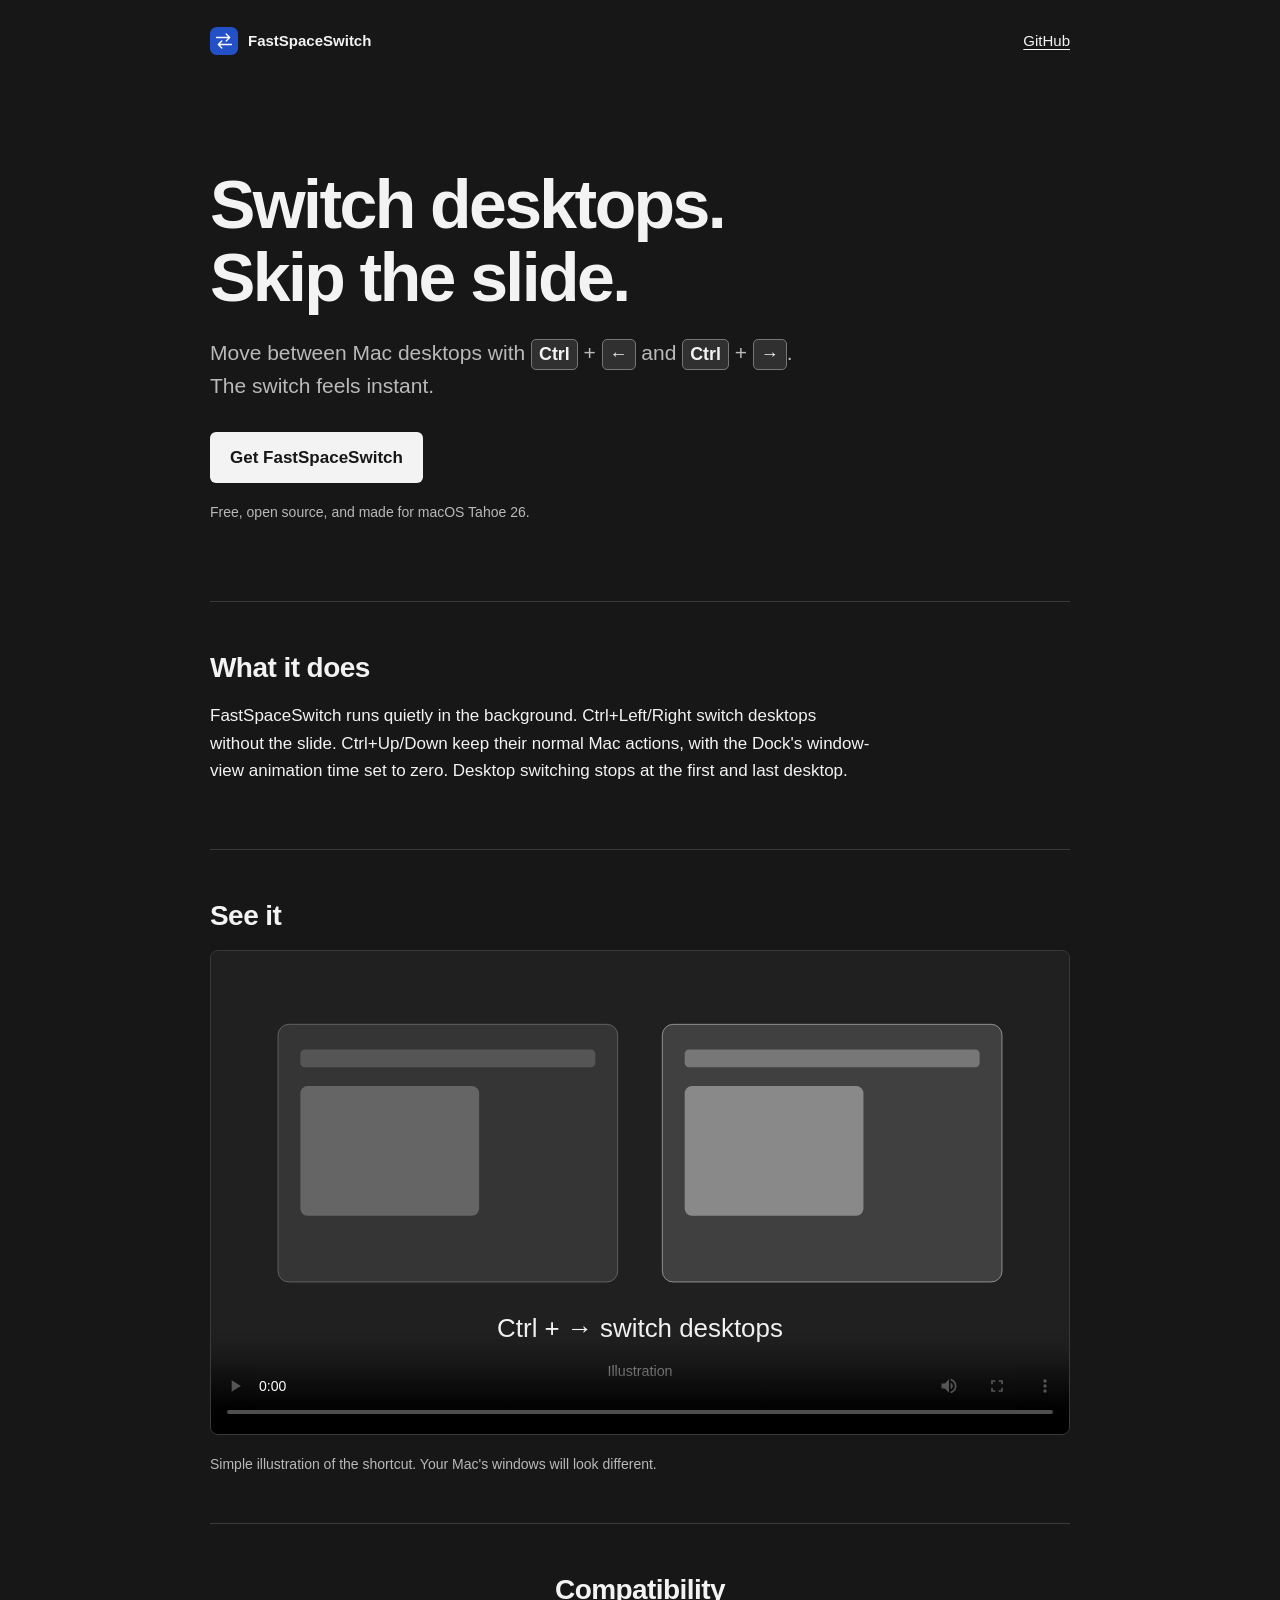
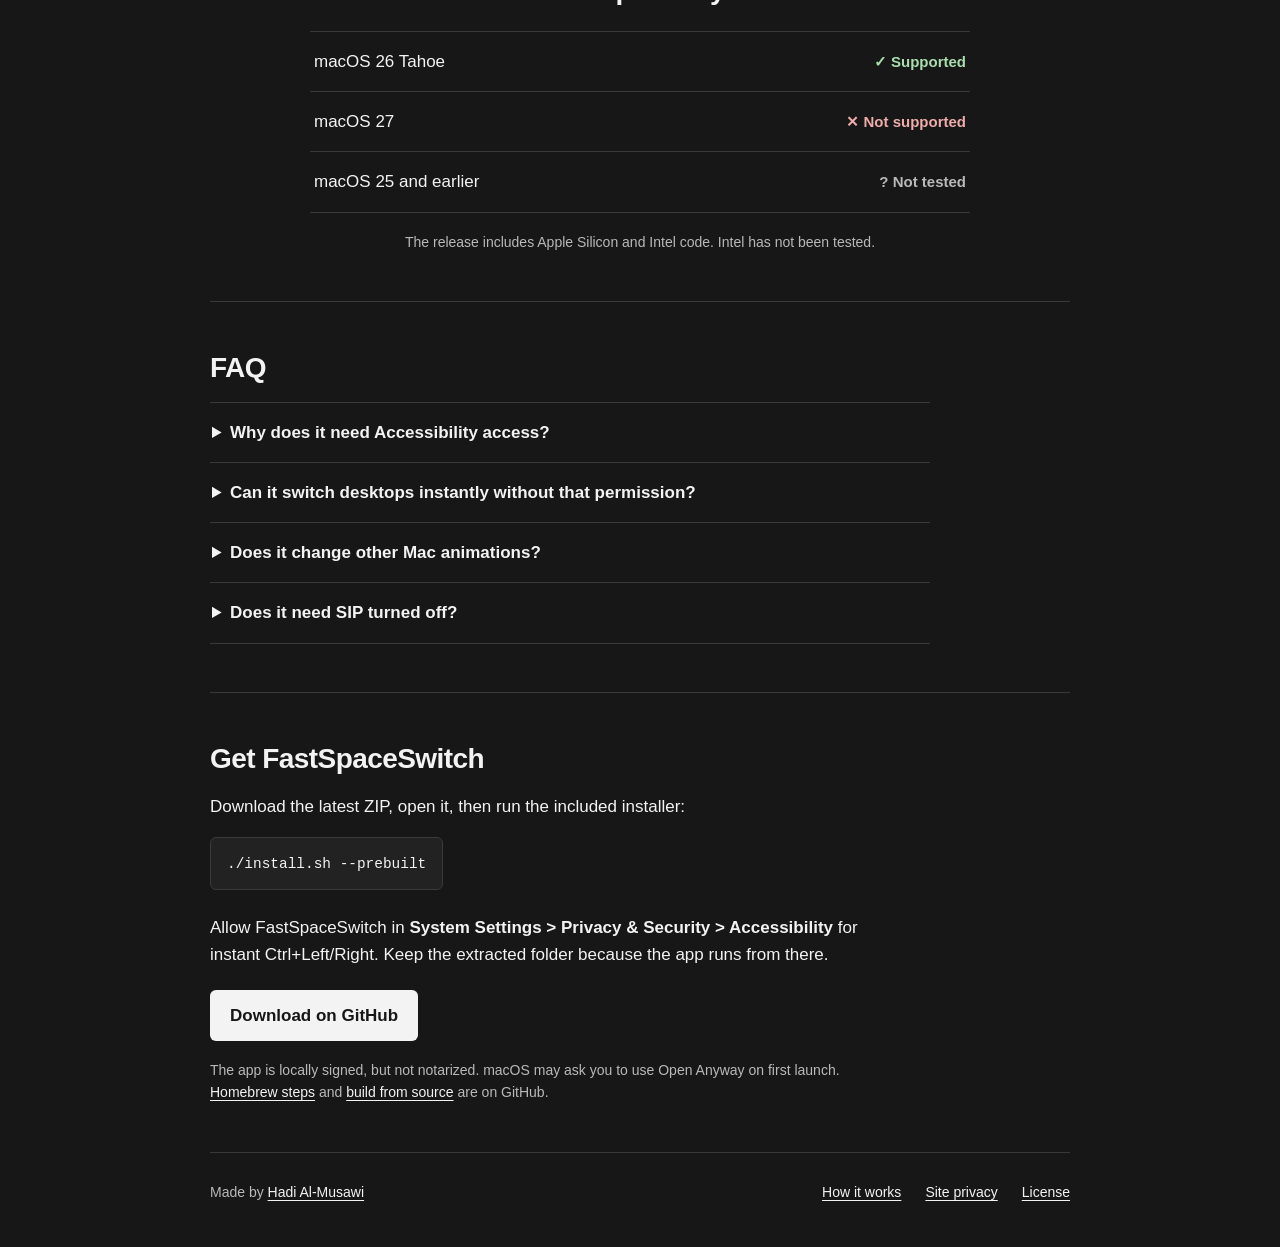
==== commit 25ea318a: "Restore native shortcuts and clarify installation" ====
--- a/docs/index.html
+++ b/docs/index.html
@@ -16,7 +16,7 @@
   <meta property="og:url" content="https://hadi-almusawi.github.io/fast-space-switch/">
   <meta property="og:image" content="https://hadi-almusawi.github.io/fast-space-switch/social.png">
   <meta name="twitter:card" content="summary_large_image">
-  <script type="application/ld+json">{"@context":"https://schema.org","@graph":[{"@type":"WebSite","name":"FastSpaceSwitch","url":"https://hadi-almusawi.github.io/fast-space-switch/"},{"@type":"SoftwareApplication","name":"FastSpaceSwitch","url":"https://hadi-almusawi.github.io/fast-space-switch/","description":"Free macOS 26 app for instant Ctrl+Left and Ctrl+Right desktop switching without the slide animation.","operatingSystem":"macOS 26","applicationCategory":"UtilitiesApplication","softwareVersion":"1.1.1","license":"https://github.com/Hadi-Almusawi/fast-space-switch/blob/main/LICENSE","downloadUrl":"https://github.com/Hadi-Almusawi/fast-space-switch/releases/latest","offers":{"@type":"Offer","price":"0","priceCurrency":"USD"},"author":{"@type":"Person","name":"Hadi Al-Musawi","url":"https://github.com/Hadi-Almusawi"}}]}</script>
+  <script type="application/ld+json">{"@context":"https://schema.org","@graph":[{"@type":"WebSite","name":"FastSpaceSwitch","url":"https://hadi-almusawi.github.io/fast-space-switch/"},{"@type":"SoftwareApplication","name":"FastSpaceSwitch","url":"https://hadi-almusawi.github.io/fast-space-switch/","description":"Free macOS 26 app for instant Ctrl+Left and Ctrl+Right desktop switching without the slide animation.","operatingSystem":"macOS 26","applicationCategory":"UtilitiesApplication","softwareVersion":"1.1.2","license":"https://github.com/Hadi-Almusawi/fast-space-switch/blob/main/LICENSE","downloadUrl":"https://github.com/Hadi-Almusawi/fast-space-switch/releases/latest","offers":{"@type":"Offer","price":"0","priceCurrency":"USD"},"author":{"@type":"Person","name":"Hadi Al-Musawi","url":"https://github.com/Hadi-Almusawi"}}]}</script>
 </head>
 <body>
   <a class="skip" href="#main">Skip to content</a>
@@ -32,8 +32,8 @@
       <section id="info"><h2>What it does</h2><p>FastSpaceSwitch runs quietly in the background. Ctrl+Left/Right switch desktops without the slide. Ctrl+Up/Down keep their normal Mac actions, with the Dock's window-view animation time set to zero. Desktop switching stops at the first and last desktop.</p></section>
       <section id="video"><h2>See it</h2><video controls playsinline preload="metadata" poster="video-poster.svg" width="960" height="540" aria-label="Illustration of switching between two desktops"><source src="demo.mp4" type="video/mp4">Your browser cannot play this video.</video><p class="note">Simple illustration of the shortcut. Your Mac's windows will look different.</p></section>
       <section class="compatibility" aria-labelledby="compatibility-title"><h2 id="compatibility-title">Compatibility</h2><div class="versions" role="list"><div role="listitem"><span>macOS 26 Tahoe</span><strong class="yes" aria-label="Supported">✓ Supported</strong></div><div role="listitem"><span>macOS 27</span><strong class="no" aria-label="Not supported">✕ Not supported</strong></div><div role="listitem"><span>macOS 25 and earlier</span><strong class="unknown" aria-label="Not tested">? Not tested</strong></div></div><p class="note">The release includes Apple Silicon and Intel code. Intel has not been tested.</p></section>
-      <section id="faq"><h2>FAQ</h2><details><summary>Why does it need Accessibility access?</summary><p>macOS requires it for the app's Ctrl+Left/Right desktop gesture. The app only receives those two shortcuts. It does not read your screen, record other keys, or connect to the internet. You can <a href="https://github.com/Hadi-Almusawi/fast-space-switch/blob/main/main.m">read the code</a>.</p></details><details><summary>Can I use it without that permission?</summary><p>Yes, with the normal Mac desktop slide. Run <code>./install.sh --no-permission</code>. The app will not run. Ctrl+Up/Down still use the Dock animation setting. The instant Ctrl+Left/Right gesture needs Accessibility access.</p></details><details><summary>Does it change other Mac animations?</summary><p>The Dock setting can also change how Mission Control and App Exposé open by trackpad. Reduce Motion and other Mac animations stay as they are. Uninstall restores your old Dock setting.</p></details><details><summary>Does it need SIP turned off?</summary><p>No. Keep System Integrity Protection on.</p></details></section>
-      <section id="get"><h2>Get FastSpaceSwitch</h2><p>Download the latest ZIP, open it, then run the included installer:</p><pre><code>./install.sh --prebuilt</code></pre><p>Allow FastSpaceSwitch in <strong>System Settings &gt; Privacy &amp; Security &gt; Accessibility</strong> for instant Ctrl+Left/Right. Keep the extracted folder because the app runs from there.</p><p>Prefer no permission? Run <code>./install.sh --no-permission</code> instead. Ctrl+Left/Right will keep the normal slide.</p><a class="button" href="https://github.com/Hadi-Almusawi/fast-space-switch/releases/latest">Download on GitHub</a><p class="note">The app is locally signed, but not notarized. macOS may ask you to use Open Anyway on first launch. <a href="https://github.com/Hadi-Almusawi/fast-space-switch#build-from-source">Build from source</a> if you prefer.</p></section>
+      <section id="faq"><h2>FAQ</h2><details><summary>Why does it need Accessibility access?</summary><p>macOS requires it for the app's Ctrl+Left/Right desktop gesture. The app only receives those two shortcuts. It does not read your screen, record other keys, or connect to the internet. You can <a href="https://github.com/Hadi-Almusawi/fast-space-switch/blob/main/main.m">read the code</a>.</p></details><details><summary>Can it switch desktops instantly without that permission?</summary><p>No. macOS requires Accessibility access for the synthetic gesture that skips the slide.</p></details><details><summary>Does it change other Mac animations?</summary><p>The Dock setting can also change how Mission Control and App Exposé open by trackpad. Reduce Motion and other Mac animations stay as they are. Uninstall restores your old Dock setting.</p></details><details><summary>Does it need SIP turned off?</summary><p>No. Keep System Integrity Protection on.</p></details></section>
+      <section id="get"><h2>Get FastSpaceSwitch</h2><p>Download the latest ZIP, open it, then run the included installer:</p><pre><code>./install.sh --prebuilt</code></pre><p>Allow FastSpaceSwitch in <strong>System Settings &gt; Privacy &amp; Security &gt; Accessibility</strong> for instant Ctrl+Left/Right. Keep the extracted folder because the app runs from there.</p><a class="button" href="https://github.com/Hadi-Almusawi/fast-space-switch/releases/latest">Download on GitHub</a><p class="note">The app is locally signed, but not notarized. macOS may ask you to use Open Anyway on first launch. <a href="https://github.com/Hadi-Almusawi/fast-space-switch#homebrew">Homebrew steps</a> and <a href="https://github.com/Hadi-Almusawi/fast-space-switch#install">build from source</a> are on GitHub.</p></section>
     </main>
     <footer><span>Made by <a href="https://github.com/Hadi-Almusawi">Hadi Al-Musawi</a></span><a href="how-it-works.html">How it works</a><a href="privacy.html">Site privacy</a><a href="https://github.com/Hadi-Almusawi/fast-space-switch/blob/main/LICENSE">License</a></footer>
   </div>
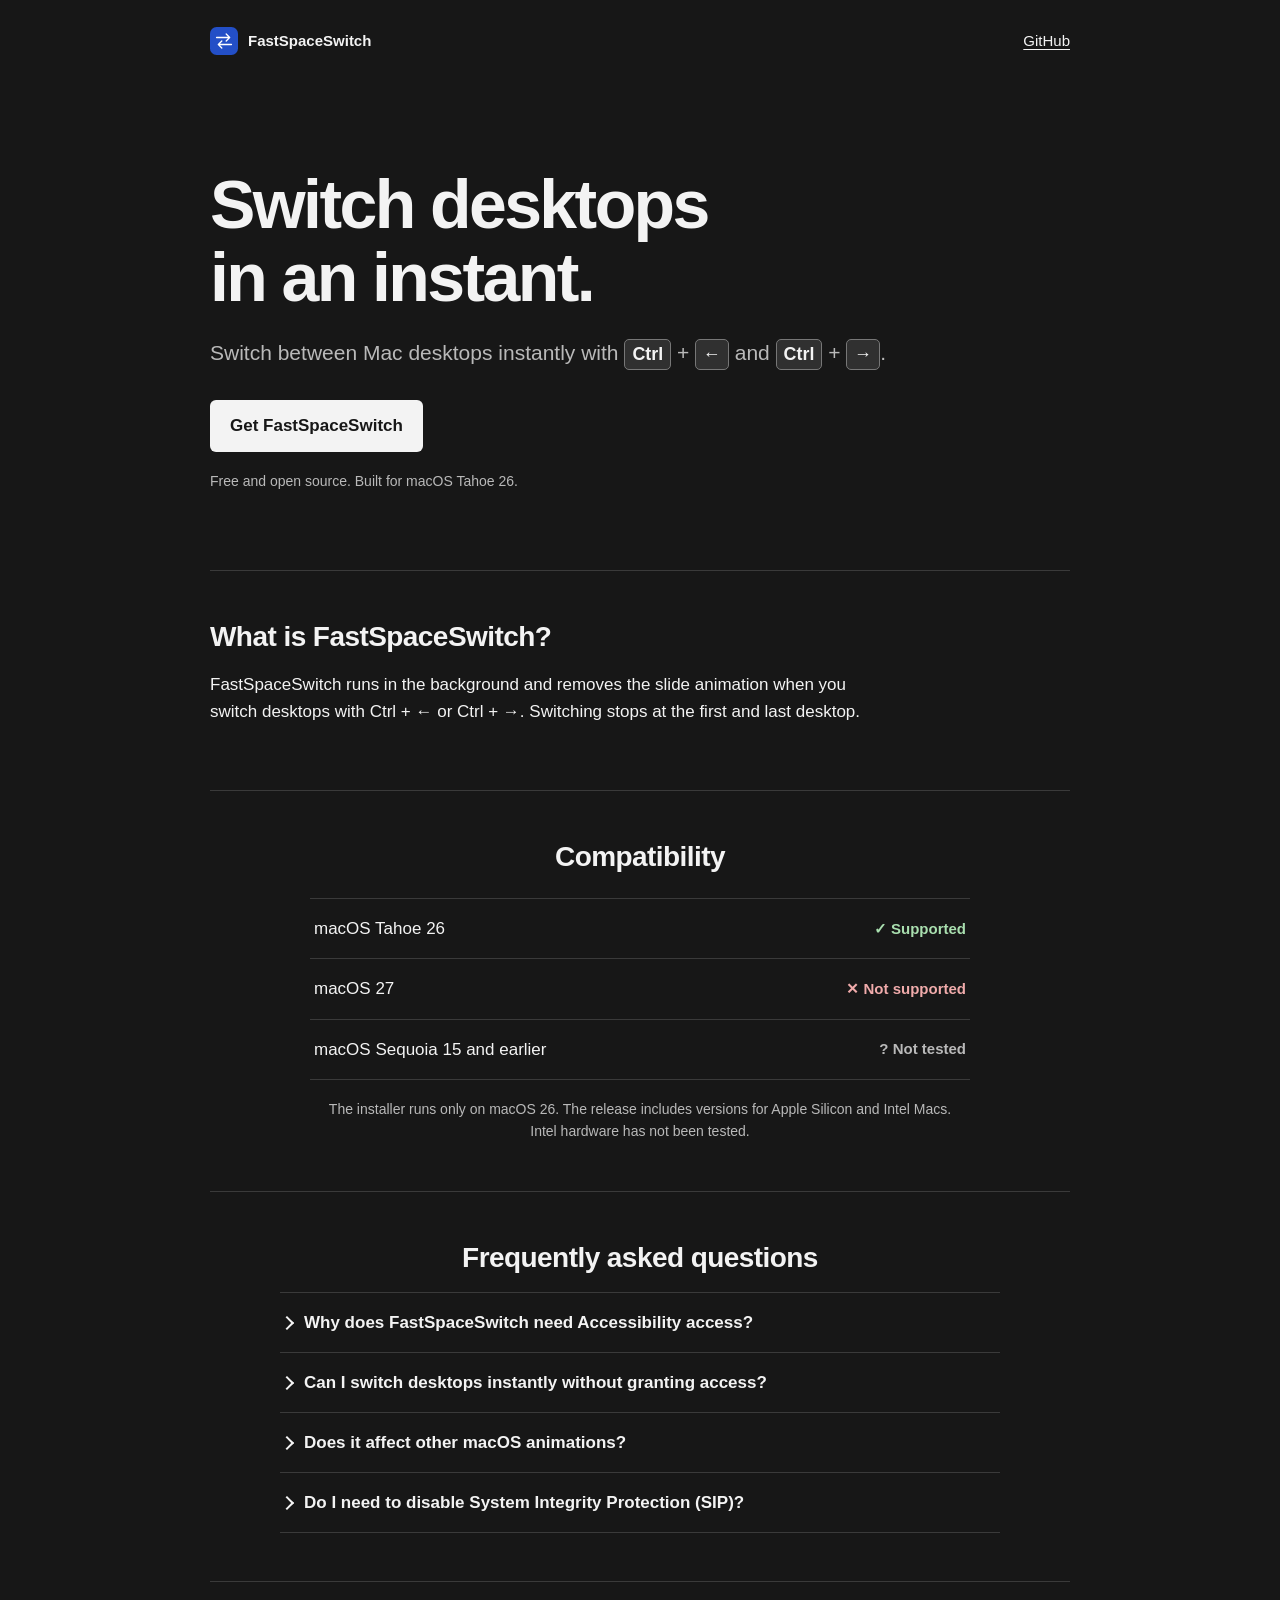
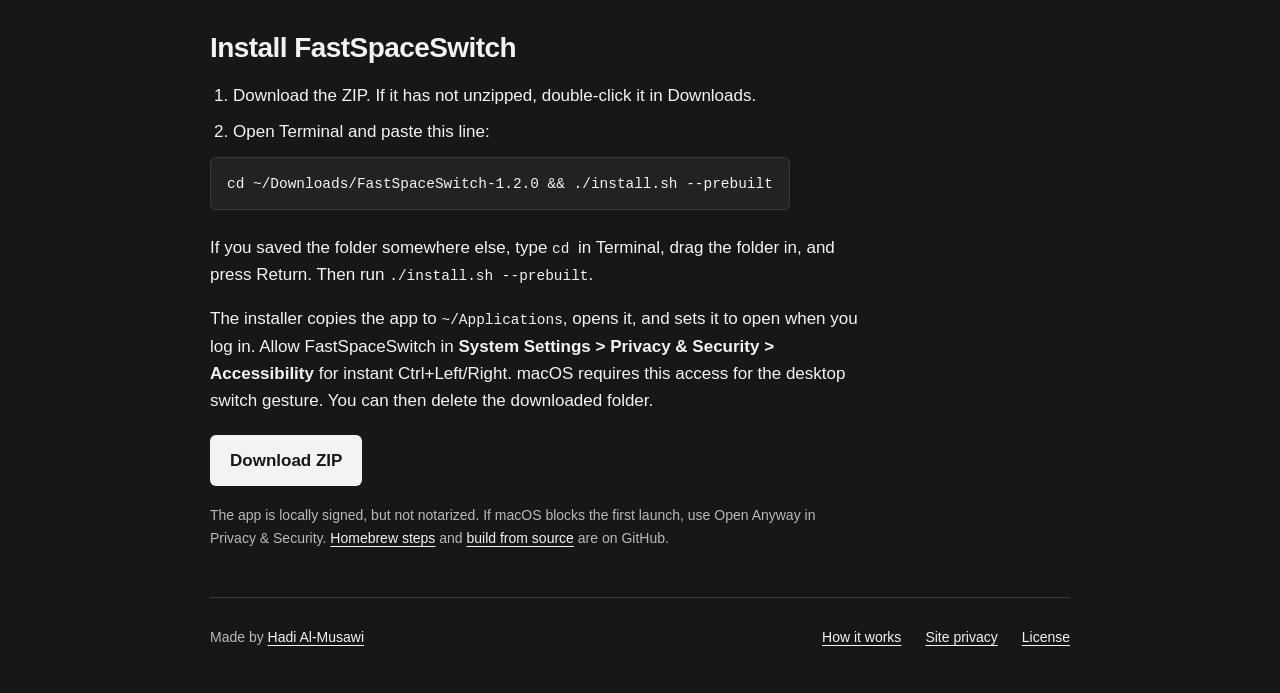
==== commit c8e450aa: "Release FastSpaceSwitch 1.2.0" ====
--- a/docs/index.html
+++ b/docs/index.html
@@ -4,7 +4,7 @@
   <meta charset="utf-8">
   <meta name="viewport" content="width=device-width, initial-scale=1">
   <title>FastSpaceSwitch - Instant macOS Spaces Switching Without Animation</title>
-  <meta name="description" content="Switch Mac desktops instantly with Ctrl+Left and Ctrl+Right. A free, open-source app for macOS Tahoe 26.">
+  <meta name="description" content="Switch Mac desktops without the slide with Ctrl+Left and Ctrl+Right. Free and open source for macOS Tahoe 26.">
   <meta name="theme-color" content="#171717">
   <link rel="canonical" href="https://hadi-almusawi.github.io/fast-space-switch/">
   <link rel="icon" href="icon.svg" type="image/svg+xml">
@@ -16,7 +16,7 @@
   <meta property="og:url" content="https://hadi-almusawi.github.io/fast-space-switch/">
   <meta property="og:image" content="https://hadi-almusawi.github.io/fast-space-switch/social.png">
   <meta name="twitter:card" content="summary_large_image">
-  <script type="application/ld+json">{"@context":"https://schema.org","@graph":[{"@type":"WebSite","name":"FastSpaceSwitch","url":"https://hadi-almusawi.github.io/fast-space-switch/"},{"@type":"SoftwareApplication","name":"FastSpaceSwitch","url":"https://hadi-almusawi.github.io/fast-space-switch/","description":"Free macOS 26 app for instant Ctrl+Left and Ctrl+Right desktop switching without the slide animation.","operatingSystem":"macOS 26","applicationCategory":"UtilitiesApplication","softwareVersion":"1.1.2","license":"https://github.com/Hadi-Almusawi/fast-space-switch/blob/main/LICENSE","downloadUrl":"https://github.com/Hadi-Almusawi/fast-space-switch/releases/latest","offers":{"@type":"Offer","price":"0","priceCurrency":"USD"},"author":{"@type":"Person","name":"Hadi Al-Musawi","url":"https://github.com/Hadi-Almusawi"}}]}</script>
+  <script type="application/ld+json">{"@context":"https://schema.org","@graph":[{"@type":"WebSite","name":"FastSpaceSwitch","url":"https://hadi-almusawi.github.io/fast-space-switch/"},{"@type":"SoftwareApplication","name":"FastSpaceSwitch","url":"https://hadi-almusawi.github.io/fast-space-switch/","description":"Free macOS 26 app for Ctrl+Left and Ctrl+Right desktop switching without the slide animation.","operatingSystem":"macOS 26","applicationCategory":"UtilitiesApplication","softwareVersion":"1.2.0","license":"https://github.com/Hadi-Almusawi/fast-space-switch/blob/main/LICENSE","downloadUrl":"https://github.com/Hadi-Almusawi/fast-space-switch/releases/latest","offers":{"@type":"Offer","price":"0","priceCurrency":"USD"},"author":{"@type":"Person","name":"Hadi Al-Musawi","url":"https://github.com/Hadi-Almusawi"}}]}</script>
 </head>
 <body>
   <a class="skip" href="#main">Skip to content</a>
@@ -24,16 +24,26 @@
     <header class="top"><a class="brand" href="./"><img src="icon.svg" width="28" height="28" alt="">FastSpaceSwitch</a><a href="https://github.com/Hadi-Almusawi/fast-space-switch">GitHub</a></header>
     <main id="main">
       <section class="hero" aria-labelledby="title">
-        <h1 id="title">Switch desktops.<br>Skip the slide.</h1>
-        <p>Move between Mac desktops with <kbd>Ctrl</kbd> + <kbd>←</kbd> and <kbd>Ctrl</kbd> + <kbd>→</kbd>. The switch feels instant.</p>
+        <h1 id="title">Switch desktops<br>in an instant.</h1>
+        <p><span class="desktop-shortcuts">Switch between Mac desktops instantly with <kbd>Ctrl</kbd> + <kbd>←</kbd> and <kbd>Ctrl</kbd> + <kbd>→</kbd>.</span></p>
         <a class="button" href="#get">Get FastSpaceSwitch</a>
-        <p class="note">Free, open source, and made for macOS Tahoe 26.</p>
+        <p class="note">Free and open source. Built for macOS Tahoe 26.</p>
       </section>
-      <section id="info"><h2>What it does</h2><p>FastSpaceSwitch runs quietly in the background. Ctrl+Left/Right switch desktops without the slide. Ctrl+Up/Down keep their normal Mac actions, with the Dock's window-view animation time set to zero. Desktop switching stops at the first and last desktop.</p></section>
-      <section id="video"><h2>See it</h2><video controls playsinline preload="metadata" poster="video-poster.svg" width="960" height="540" aria-label="Illustration of switching between two desktops"><source src="demo.mp4" type="video/mp4">Your browser cannot play this video.</video><p class="note">Simple illustration of the shortcut. Your Mac's windows will look different.</p></section>
-      <section class="compatibility" aria-labelledby="compatibility-title"><h2 id="compatibility-title">Compatibility</h2><div class="versions" role="list"><div role="listitem"><span>macOS 26 Tahoe</span><strong class="yes" aria-label="Supported">✓ Supported</strong></div><div role="listitem"><span>macOS 27</span><strong class="no" aria-label="Not supported">✕ Not supported</strong></div><div role="listitem"><span>macOS 25 and earlier</span><strong class="unknown" aria-label="Not tested">? Not tested</strong></div></div><p class="note">The release includes Apple Silicon and Intel code. Intel has not been tested.</p></section>
-      <section id="faq"><h2>FAQ</h2><details><summary>Why does it need Accessibility access?</summary><p>macOS requires it for the app's Ctrl+Left/Right desktop gesture. The app only receives those two shortcuts. It does not read your screen, record other keys, or connect to the internet. You can <a href="https://github.com/Hadi-Almusawi/fast-space-switch/blob/main/main.m">read the code</a>.</p></details><details><summary>Can it switch desktops instantly without that permission?</summary><p>No. macOS requires Accessibility access for the synthetic gesture that skips the slide.</p></details><details><summary>Does it change other Mac animations?</summary><p>The Dock setting can also change how Mission Control and App Exposé open by trackpad. Reduce Motion and other Mac animations stay as they are. Uninstall restores your old Dock setting.</p></details><details><summary>Does it need SIP turned off?</summary><p>No. Keep System Integrity Protection on.</p></details></section>
-      <section id="get"><h2>Get FastSpaceSwitch</h2><p>Download the latest ZIP, open it, then run the included installer:</p><pre><code>./install.sh --prebuilt</code></pre><p>Allow FastSpaceSwitch in <strong>System Settings &gt; Privacy &amp; Security &gt; Accessibility</strong> for instant Ctrl+Left/Right. Keep the extracted folder because the app runs from there.</p><a class="button" href="https://github.com/Hadi-Almusawi/fast-space-switch/releases/latest">Download on GitHub</a><p class="note">The app is locally signed, but not notarized. macOS may ask you to use Open Anyway on first launch. <a href="https://github.com/Hadi-Almusawi/fast-space-switch#homebrew">Homebrew steps</a> and <a href="https://github.com/Hadi-Almusawi/fast-space-switch#install">build from source</a> are on GitHub.</p></section>
+      <section id="info"><h2>What is FastSpaceSwitch?</h2><p>FastSpaceSwitch runs in the background and removes the slide animation when you switch desktops with Ctrl + ← or Ctrl + →. Switching stops at the first and last desktop.</p></section>
+      <section class="compatibility" aria-labelledby="compatibility-title"><h2 id="compatibility-title">Compatibility</h2><div class="versions" role="list"><div role="listitem"><span>macOS Tahoe 26</span><strong class="yes" aria-label="Supported">✓ Supported</strong></div><div role="listitem"><span>macOS 27</span><strong class="no" aria-label="Not supported">✕ Not supported</strong></div><div role="listitem"><span>macOS Sequoia 15 and earlier</span><strong class="unknown" aria-label="Not tested">? Not tested</strong></div></div><p class="note">The installer runs only on macOS 26. The release includes versions for Apple Silicon and Intel Macs. Intel hardware has not been tested.</p></section>
+      <section id="faq"><h2>Frequently asked questions</h2><details><summary>Why does FastSpaceSwitch need Accessibility access?</summary><p>macOS requires it for the app's Ctrl+Left/Right desktop gesture. The app only receives those two shortcuts. It does not read your screen, record other keys, or connect to the internet. You can <a href="https://github.com/Hadi-Almusawi/fast-space-switch/blob/main/main.m">read the code</a>.</p></details><details><summary>Can I switch desktops instantly without granting access?</summary><p>No. macOS requires Accessibility access for the synthetic gesture that skips the slide.</p></details><details><summary>Does it affect other macOS animations?</summary><p>The Dock setting can also change how Mission Control and App Exposé open by trackpad. Reduce Motion and other Mac animations stay as they are. Uninstall restores your old Dock setting.</p></details><details><summary>Do I need to disable System Integrity Protection (SIP)?</summary><p>No. Keep System Integrity Protection on.</p></details></section>
+      <section id="get">
+        <h2>Install FastSpaceSwitch</h2>
+        <ol>
+          <li>Download the ZIP. If it has not unzipped, double-click it in Downloads.</li>
+          <li>Open Terminal and paste this line:</li>
+        </ol>
+        <pre><code>cd ~/Downloads/FastSpaceSwitch-1.2.0 &amp;&amp; ./install.sh --prebuilt</code></pre>
+        <p>If you saved the folder somewhere else, type <code>cd </code> in Terminal, drag the folder in, and press Return. Then run <code>./install.sh --prebuilt</code>.</p>
+        <p>The installer copies the app to <code>~/Applications</code>, opens it, and sets it to open when you log in. Allow FastSpaceSwitch in <strong>System Settings &gt; Privacy &amp; Security &gt; Accessibility</strong> for instant Ctrl+Left/Right. macOS requires this access for the desktop switch gesture. You can then delete the downloaded folder.</p>
+        <a class="button" href="https://github.com/Hadi-Almusawi/fast-space-switch/releases/download/v1.2.0/FastSpaceSwitch-1.2.0.zip">Download ZIP</a>
+        <p class="note">The app is locally signed, but not notarized. If macOS blocks the first launch, use Open Anyway in Privacy &amp; Security. <a href="https://github.com/Hadi-Almusawi/fast-space-switch#homebrew">Homebrew steps</a> and <a href="https://github.com/Hadi-Almusawi/fast-space-switch#install">build from source</a> are on GitHub.</p>
+      </section>
     </main>
     <footer><span>Made by <a href="https://github.com/Hadi-Almusawi">Hadi Al-Musawi</a></span><a href="how-it-works.html">How it works</a><a href="privacy.html">Site privacy</a><a href="https://github.com/Hadi-Almusawi/fast-space-switch/blob/main/LICENSE">License</a></footer>
   </div>
--- a/docs/style.css
+++ b/docs/style.css
@@ -12,7 +12,7 @@
 .brand { display: inline-flex; align-items: center; gap: 10px; font-weight: 650; text-decoration: none; }
 .hero { padding: 86px 0 78px; }
 h1 { max-width: 740px; margin: 0 0 22px; font-size: clamp(40px, 7vw, 68px); font-weight: 650; line-height: 1.08; letter-spacing: -.038em; }
-.hero > p:not(.note) { max-width: 620px; margin: 0 0 30px; color: var(--muted); font-size: 21px; line-height: 1.5; }
+.hero > p:not(.note) { margin: 0 0 30px; color: var(--muted); font-size: 21px; line-height: 1.5; }
 kbd { display: inline-block; padding: 0 7px; border: 1px solid #777; border-radius: 5px; background: #303030; color: var(--ink); font-family: inherit; font-size: .85em; font-weight: 600; line-height: 1.65; white-space: nowrap; }
 .button { display: inline-block; padding: 12px 20px; border-radius: 6px; background: var(--ink); color: #171717; font-weight: 650; text-decoration: none; }
 .button:hover { background: #d9d9d9; color: #171717; }
@@ -20,7 +20,8 @@
 main > section:not(.hero) { padding: 48px 0; border-top: 1px solid var(--line); }
 h2 { margin: 0 0 17px; font-size: 28px; font-weight: 630; letter-spacing: -.02em; line-height: 1.25; }
 p { max-width: 70ch; margin: 0 0 17px; }
-video { display: block; width: 100%; height: auto; border: 1px solid var(--line); border-radius: 8px; background: #222; }
+ol { max-width: 70ch; margin: 0 0 12px; padding-left: 23px; }
+li { margin-bottom: 8px; }
 .compatibility { text-align: center; }
 .versions { max-width: 660px; margin: 24px auto 0; border-top: 1px solid var(--line); text-align: left; }
 .versions > div { display: flex; justify-content: space-between; align-items: center; gap: 20px; padding: 16px 4px; border-bottom: 1px solid var(--line); }
@@ -30,8 +31,13 @@
 .unknown { color: var(--muted); }
 .compatibility .note { margin-left: auto; margin-right: auto; }
 details { max-width: 720px; border-bottom: 1px solid var(--line); }
+#faq h2 { text-align: center; }
+#faq details { margin-inline: auto; }
 details:first-of-type { border-top: 1px solid var(--line); }
-summary { padding: 16px 2px; cursor: pointer; font-weight: 600; }
+summary { display: flex; align-items: baseline; gap: 12px; padding: 16px 2px; cursor: pointer; font-weight: 600; list-style: none; }
+summary::-webkit-details-marker { display: none; }
+summary::before { content: ""; width: 8px; height: 8px; flex: 0 0 8px; border-right: 2px solid currentColor; border-bottom: 2px solid currentColor; transform: rotate(-45deg); }
+details[open] summary::before { transform: rotate(45deg); }
 details p { padding: 0 20px 8px 2px; color: var(--muted); }
 pre { display: inline-block; max-width: 100%; margin: 0 0 16px; padding: 12px 16px; overflow-x: auto; border: 1px solid var(--line); border-radius: 6px; background: var(--surface); }
 code { font: .85em Menlo, Consolas, monospace; }
@@ -43,4 +49,5 @@
 .article h2 { margin-top: 42px; }
 .article p, .article li { color: var(--muted); }
 @media (max-width: 600px) { .page { padding: 0 20px; } .top { padding: 20px 0; } .hero { padding: 56px 0 54px; } .hero > p:not(.note) { font-size: 19px; } main > section:not(.hero) { padding: 38px 0; } .versions > div { font-size: 14px; } .versions strong { font-size: 13px; } footer span { width: 100%; } }
+@media (min-width: 880px) { .desktop-shortcuts { white-space: nowrap; } }
 @media (prefers-reduced-motion: reduce) { html { scroll-behavior: auto; } }
